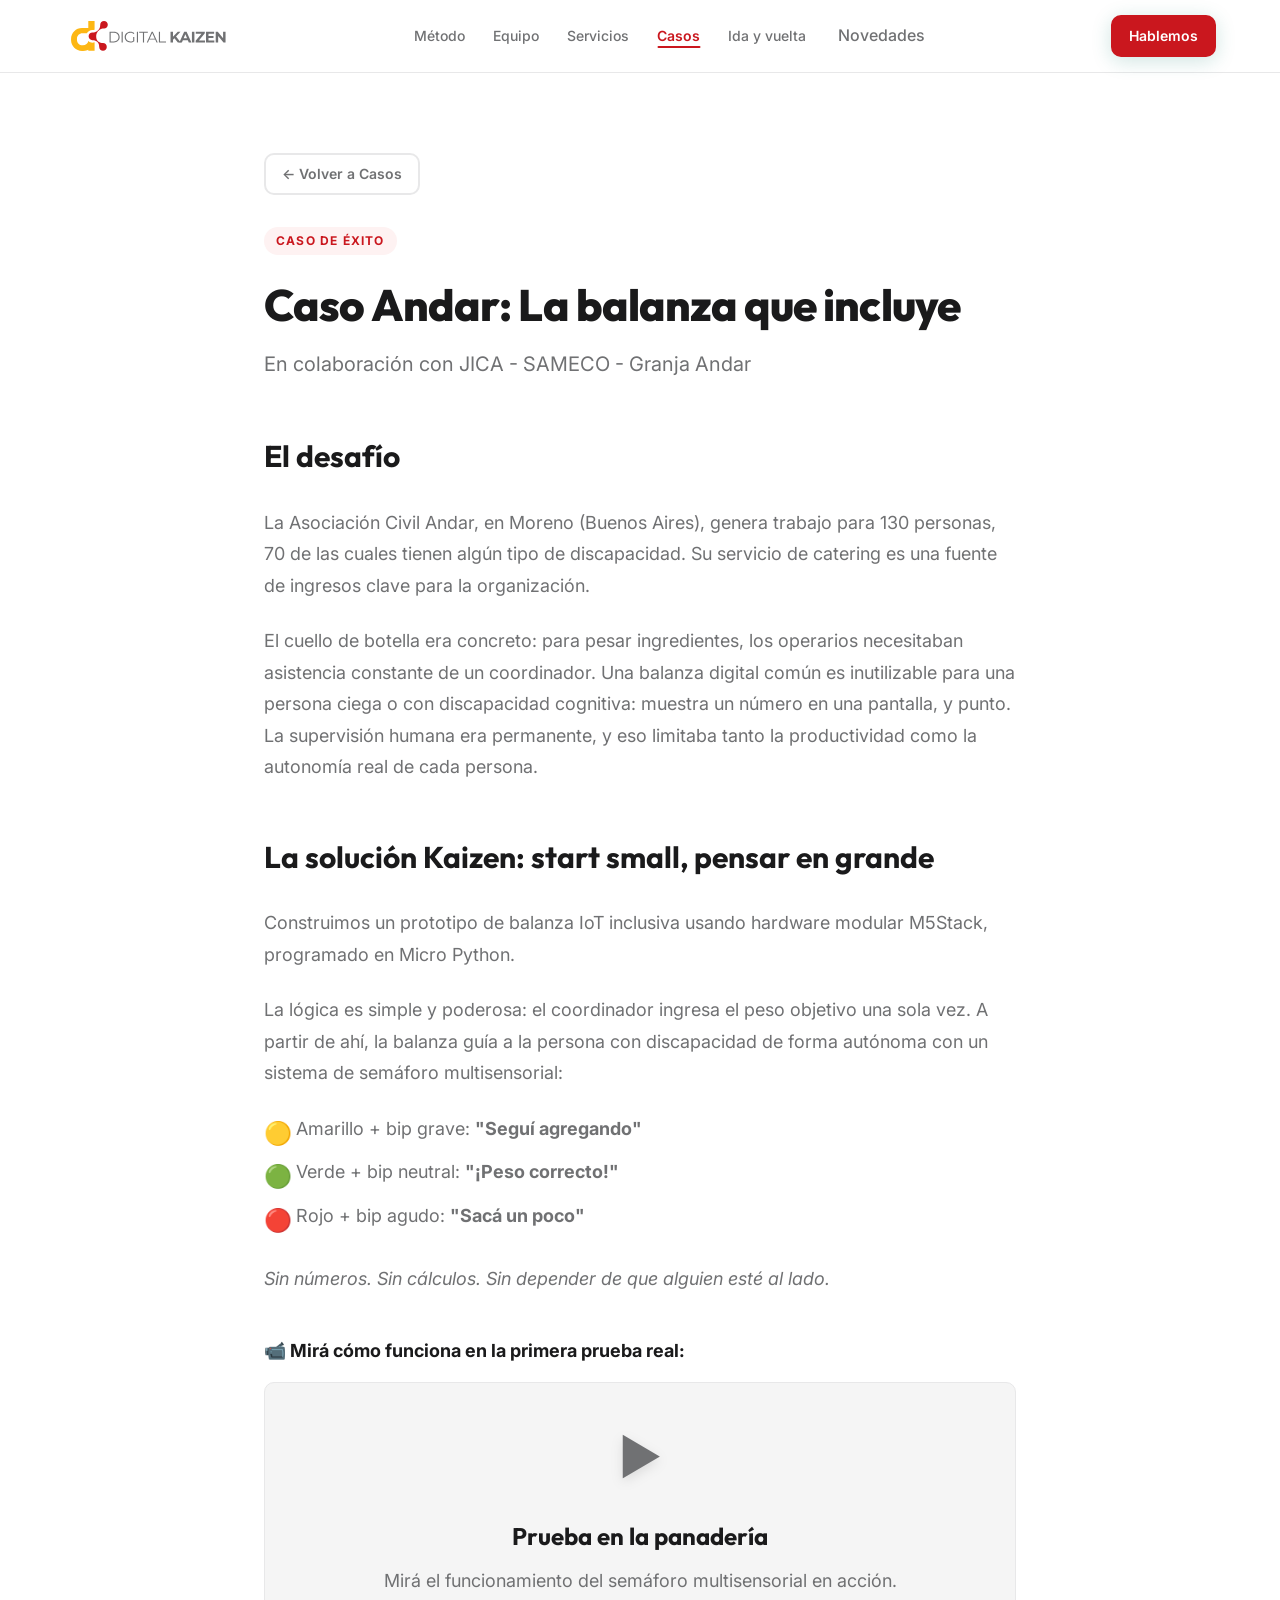
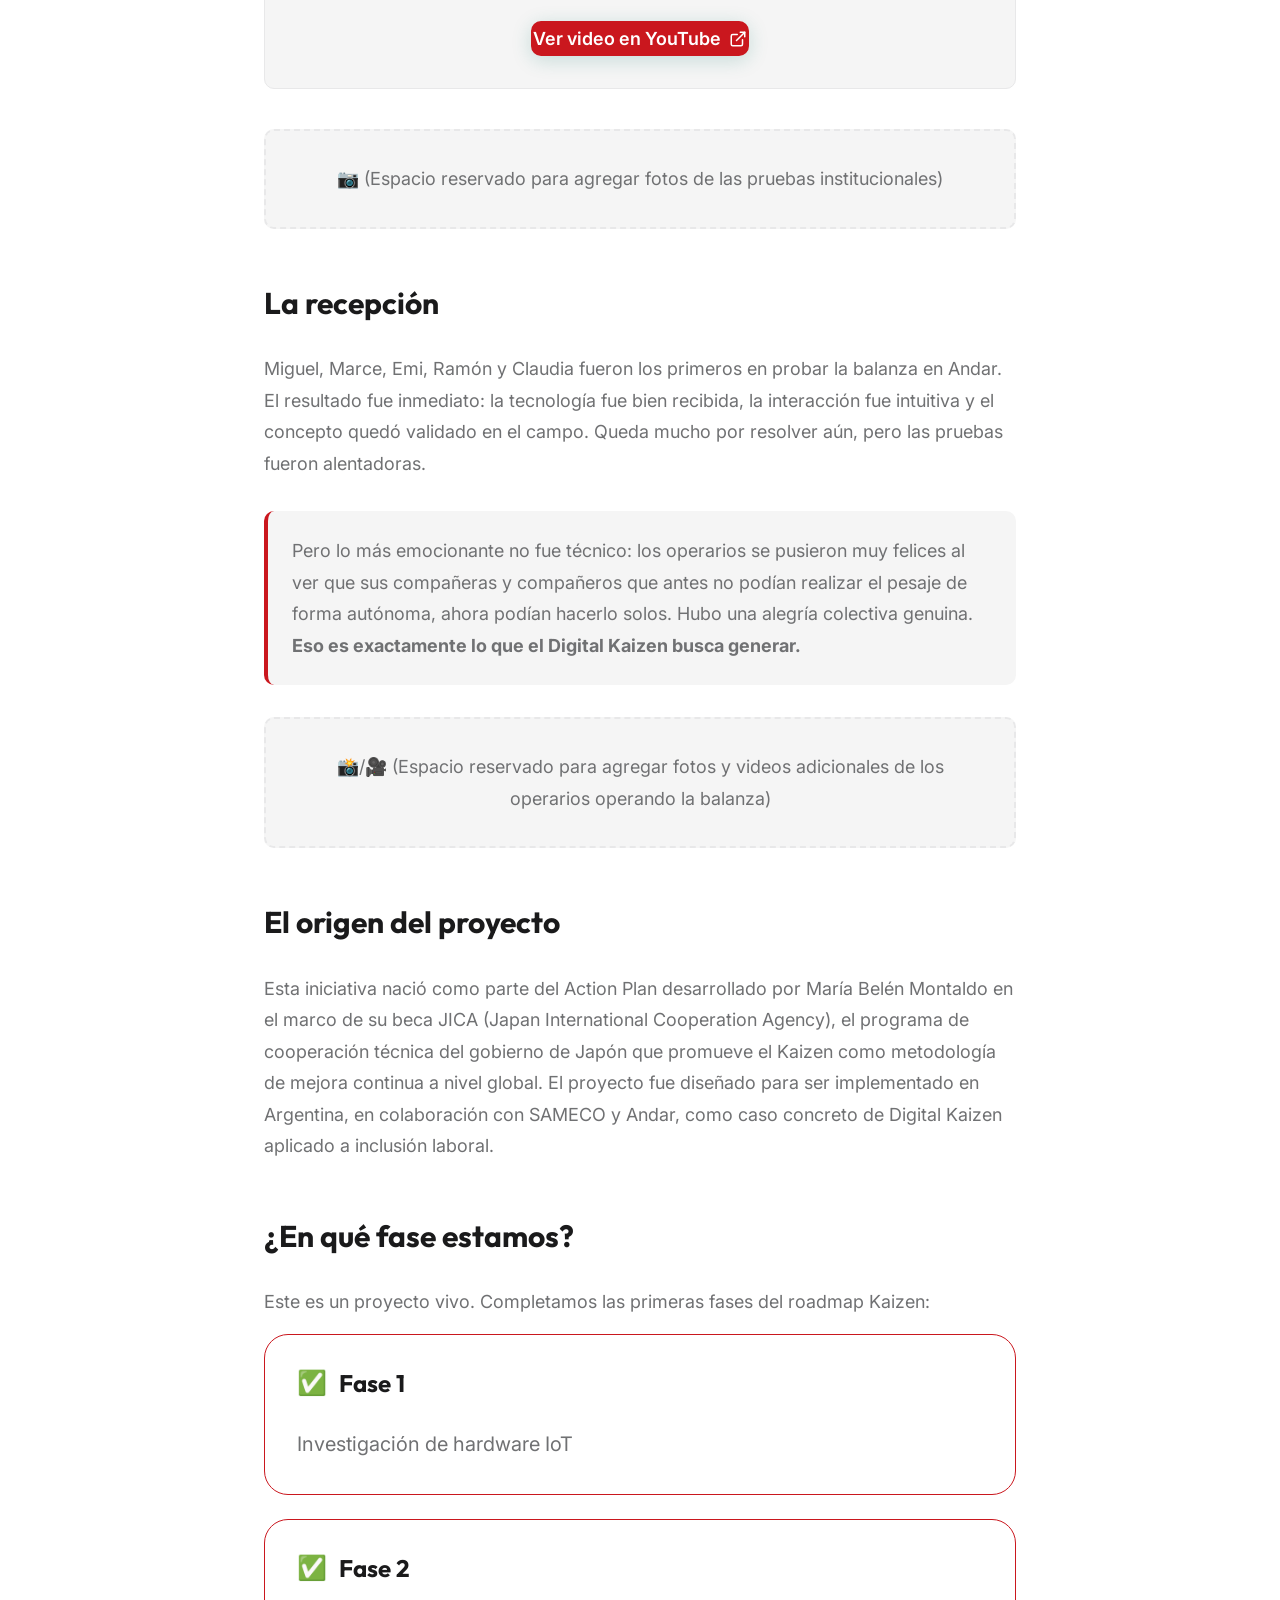
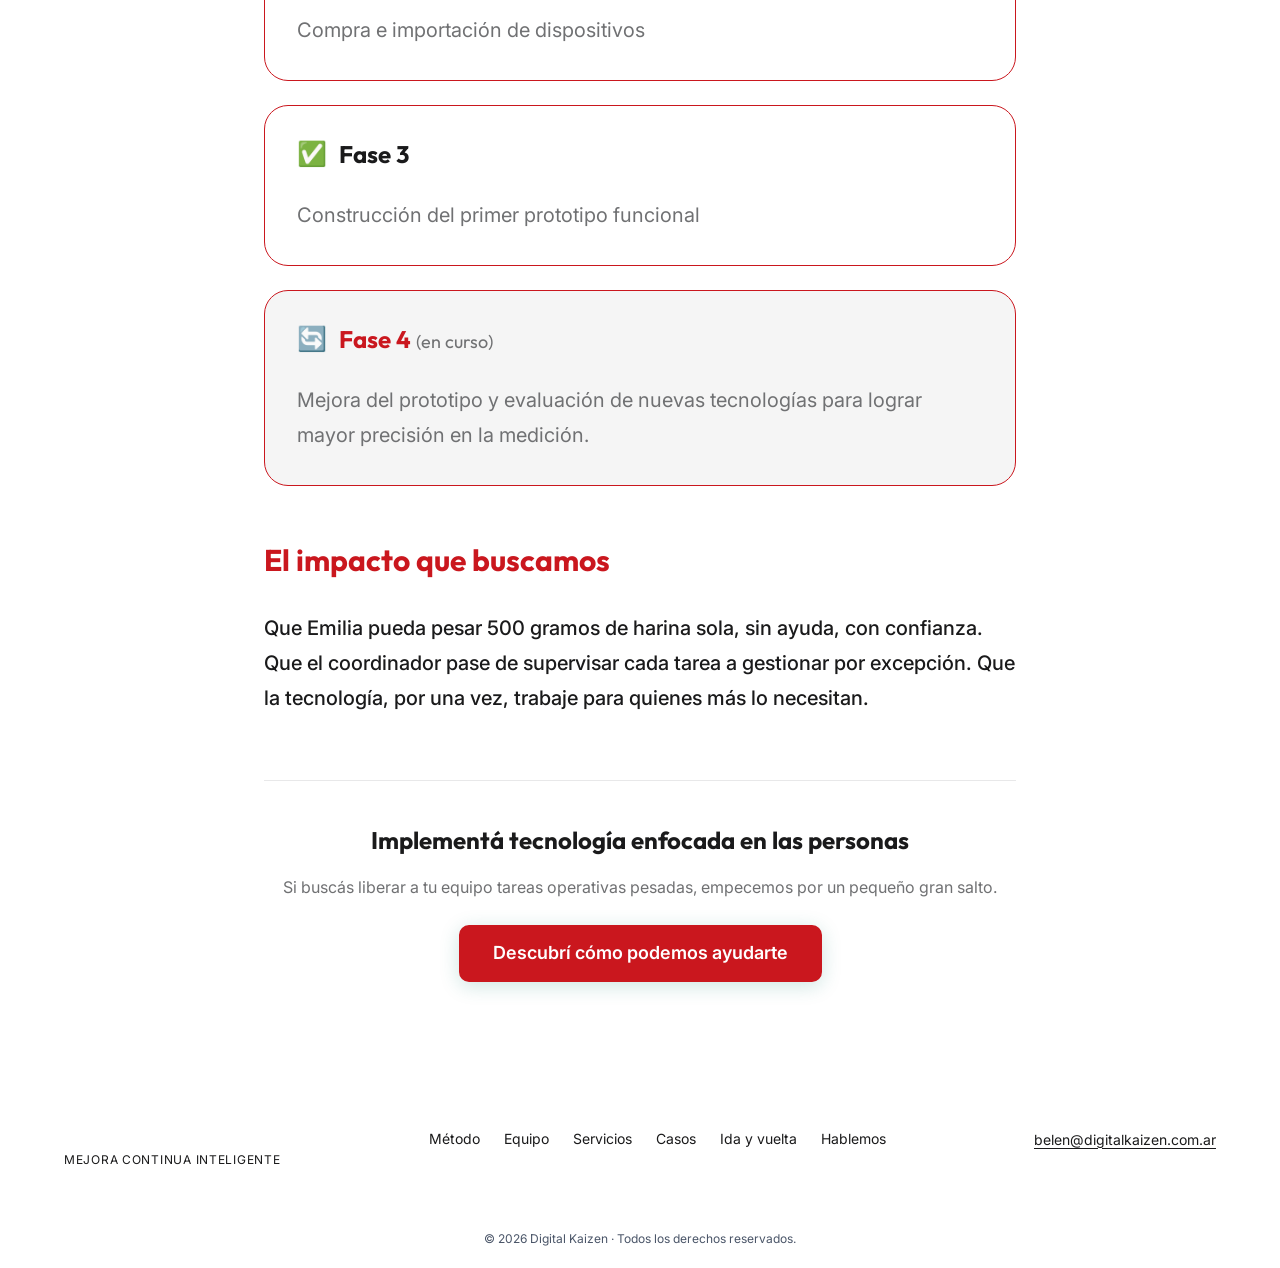
==== caso-andar.html @ 143b76c4 "feat: Add Casos section and Granja Andar case details" ====
<!DOCTYPE html>
<html lang="es">

<head>
  <meta charset="UTF-8" />
  <meta name="viewport" content="width=device-width, initial-scale=1.0" />
  <meta name="description"
    content="Caso de Éxito de Digital Kaizen: La balanza que incluye. Proyecto de automatización e inclusión con Granja Andar." />
  <title>Caso Andar | Digital Kaizen</title>
  <link rel="preconnect" href="https://fonts.googleapis.com" />
  <link rel="preconnect" href="https://fonts.gstatic.com" crossorigin />
  <link
    href="https://fonts.googleapis.com/css2?family=Inter:wght@300;400;500;600;700;800&family=Outfit:wght@400;600;700;800&display=swap"
    rel="stylesheet" />
  <link rel="stylesheet" href="style.css?v=5" />
</head>

<body>
  <header class="site-header" id="site-header" role="banner">
    <div class="container header-inner">
      <a href="index.html" class="logo" aria-label="Digital Kaizen — inicio">
        <img src="logo.svg" alt="Digital Kaizen" class="logo-img" />
      </a>

      <nav class="nav-desktop" aria-label="Navegación principal">
        <ul role="list">
          <li><a href="index.html#metodo" class="nav-link">Método</a></li>
          <li><a href="index.html#equipo" class="nav-link">Equipo</a></li>
          <li><a href="index.html#servicios" class="nav-link">Servicios</a></li>
          <li><a href="casos.html" class="nav-link active">Casos</a></li>
          <li><a href="index.html#ida-y-vuelta" class="nav-link">Ida y vuelta</a></li>
          <li><a href="index.html#novedades" class="nav-link mobile-nav-link">Novedades</a></li>
        </ul>
      </nav>

      <a href="index.html#contacto" class="btn btn-primary btn-sm nav-cta" aria-label="Ir al formulario de contacto">Hablemos</a>

      <button class="hamburger" id="hamburger-btn" aria-label="Abrir menú" aria-expanded="false"
        aria-controls="mobile-menu">
        <span class="hamburger-line"></span>
        <span class="hamburger-line"></span>
        <span class="hamburger-line"></span>
      </button>
    </div>

    <!-- Mobile menu -->
    <nav class="nav-mobile" id="mobile-menu" aria-label="Menú móvil" aria-hidden="true">
      <ul role="list">
        <li><a href="index.html#metodo" class="nav-link mobile-nav-link">Método</a></li>
        <li><a href="index.html#equipo" class="nav-link mobile-nav-link">Equipo</a></li>
        <li><a href="index.html#servicios" class="nav-link mobile-nav-link">Servicios</a></li>
        <li><a href="casos.html" class="nav-link mobile-nav-link active">Casos</a></li>
        <li><a href="index.html#ida-y-vuelta" class="nav-link mobile-nav-link">Ida y vuelta</a></li>
        <li><a href="index.html#novedades" class="nav-link mobile-nav-link">Novedades</a></li>
        <li><a href="index.html#contacto" class="btn btn-primary btn-full">Hablemos</a></li>
      </ul>
    </nav>
  </header>

  <main style="padding-top: var(--space-20); padding-bottom: var(--space-20); min-height: 70vh; background: var(--color-bg);">
    <article class="container" style="max-width: 800px; margin-inline: auto;">
      
      <!-- Back button & Header -->
      <div style="margin-bottom: var(--space-12);">
        <a href="casos.html" class="btn btn-ghost btn-sm" style="margin-bottom: var(--space-8); display: inline-flex;">← Volver a Casos</a>
        
        <div style="display: block; width: fit-content; padding: 4px 12px; background: var(--clr-red-50); color: var(--clr-red-700); border-radius: var(--radius-full); font-size: var(--fs-xs); font-weight: var(--fw-bold); margin-bottom: 1.5rem; text-transform: uppercase; letter-spacing: 0.1em;">
          Caso de Éxito
        </div>
        
        <h1 style="font-family: var(--font-display); font-size: var(--fs-4xl); font-weight: var(--fw-extrabold); line-height: var(--lh-tight); letter-spacing: -0.02em; margin-bottom: var(--space-4); color: var(--color-text);">
          Caso Andar: La balanza que incluye
        </h1>
        <p style="font-size: var(--fs-lg); color: var(--color-text-muted); line-height: var(--lh-relaxed);">
          En colaboración con JICA - SAMECO - Granja Andar
        </p>
      </div>

      <!-- Main Body -->
      <div style="font-size: var(--fs-md); color: var(--color-text-muted); line-height: var(--lh-relaxed);">
        
        <h2 style="font-family: var(--font-display); font-size: var(--fs-2xl); font-weight: var(--fw-bold); margin-top: var(--space-12); margin-bottom: var(--space-6); color: var(--color-text);">El desafío</h2>
        <p style="margin-bottom: var(--space-6);">La Asociación Civil Andar, en Moreno (Buenos Aires), genera trabajo para 130 personas, 70 de las cuales tienen algún tipo de discapacidad. Su servicio de catering es una fuente de ingresos clave para la organización.</p>
        <p style="margin-bottom: var(--space-6);">El cuello de botella era concreto: para pesar ingredientes, los operarios necesitaban asistencia constante de un coordinador. Una balanza digital común es inutilizable para una persona ciega o con discapacidad cognitiva: muestra un número en una pantalla, y punto. La supervisión humana era permanente, y eso limitaba tanto la productividad como la autonomía real de cada persona.</p>

        <h2 style="font-family: var(--font-display); font-size: var(--fs-2xl); font-weight: var(--fw-bold); margin-top: var(--space-12); margin-bottom: var(--space-6); color: var(--color-text);">La solución Kaizen: start small, pensar en grande</h2>
        <p style="margin-bottom: var(--space-6);">Construimos un prototipo de balanza IoT inclusiva usando hardware modular M5Stack, programado en Micro Python.</p>
        <p style="margin-bottom: var(--space-6);">La lógica es simple y poderosa: el coordinador ingresa el peso objetivo una sola vez. A partir de ahí, la balanza guía a la persona con discapacidad de forma autónoma con un sistema de semáforo multisensorial:</p>
        
        <ul style="list-style: none; margin-left: 0; padding: 0; margin-bottom: var(--space-8);">
          <li style="position: relative; padding-left: var(--space-8); margin-bottom: var(--space-3);">
            <span aria-hidden="true" style="position: absolute; left: 0; font-size: 1.25em;">🟡</span>
            Amarillo + bip grave: <strong>"Seguí agregando"</strong>
          </li>
          <li style="position: relative; padding-left: var(--space-8); margin-bottom: var(--space-3);">
            <span aria-hidden="true" style="position: absolute; left: 0; font-size: 1.25em;">🟢</span>
            Verde + bip neutral: <strong>"¡Peso correcto!"</strong>
          </li>
          <li style="position: relative; padding-left: var(--space-8); margin-bottom: var(--space-3);">
            <span aria-hidden="true" style="position: absolute; left: 0; font-size: 1.25em;">🔴</span>
            Rojo + bip agudo: <strong>"Sacá un poco"</strong>
          </li>
        </ul>
        <p style="margin-bottom: var(--space-10);"><em>Sin números. Sin cálculos. Sin depender de que alguien esté al lado.</em></p>

        <div style="margin-bottom: var(--space-10);">
          <p style="font-weight: var(--fw-bold); margin-bottom: var(--space-4); color: var(--color-text);">📹 Mirá cómo funciona en la primera prueba real:</p>
          <div style="background: var(--color-bg-soft); border: 1px solid var(--color-border); border-radius: var(--radius-md); padding: var(--space-8); text-align: center;">
            <div style="margin-bottom: var(--space-4);">
              <span aria-hidden="true" style="font-size: 3rem; filter: drop-shadow(0 4px 6px rgba(0,0,0,0.1));">▶️</span>
            </div>
            <h3 style="font-family: var(--font-display); font-size: var(--fs-xl); font-weight: var(--fw-bold); margin-bottom: var(--space-2); color: var(--color-text);">Prueba en la panadería</h3>
            <p style="color: var(--color-text-muted); margin-bottom: var(--space-6);">Mirá el funcionamiento del semáforo multisensorial en acción.</p>
            <a href="https://youtube.com/shorts/Q7UbW6qexWw" target="_blank" rel="noopener noreferrer" class="btn btn-primary" style="display: inline-flex; align-items: center; gap: 0.5rem;">
              Ver video en YouTube
              <svg width="18" height="18" viewBox="0 0 24 24" fill="none" stroke="currentColor" stroke-width="2" stroke-linecap="round" stroke-linejoin="round"><path d="M18 13v6a2 2 0 0 1-2 2H5a2 2 0 0 1-2-2V8a2 2 0 0 1 2-2h6"></path><polyline points="15 3 21 3 21 9"></polyline><line x1="10" y1="14" x2="21" y2="3"></line></svg>
            </a>
          </div>
        </div>

        <!-- ESPACIO PARA FOTOS DE LAS PRUEBAS 1 -->
        <div style="background: var(--color-bg-soft); border: 2px dashed var(--color-border); border-radius: var(--radius-md); padding: var(--space-8); text-align: center; margin-bottom: var(--space-10);">
           <p style="color: var(--color-text-muted); font-size: var(--fs-md); font-family: var(--font-mono); margin-bottom: 0;">📷 (Espacio reservado para agregar fotos de las pruebas institucionales)</p>
        </div>

        <h2 style="font-family: var(--font-display); font-size: var(--fs-2xl); font-weight: var(--fw-bold); margin-top: var(--space-12); margin-bottom: var(--space-6); color: var(--color-text);">La recepción</h2>
        <p style="margin-bottom: var(--space-6);">Miguel, Marce, Emi, Ramón y Claudia fueron los primeros en probar la balanza en Andar. El resultado fue inmediato: la tecnología fue bien recibida, la interacción fue intuitiva y el concepto quedó validado en el campo. Queda mucho por resolver aún, pero las pruebas fueron alentadoras.</p>
        
        <div style="background: var(--color-bg-soft); padding: var(--space-6); border-radius: var(--radius-md); border-left: 4px solid var(--color-primary); margin: var(--space-8) 0;">
          <p style="margin-bottom: 0;">Pero lo más emocionante no fue técnico: los operarios se pusieron muy felices al ver que sus compañeras y compañeros que antes no podían realizar el pesaje de forma autónoma, ahora podían hacerlo solos. Hubo una alegría colectiva genuina. <strong>Eso es exactamente lo que el Digital Kaizen busca generar.</strong></p>
        </div>

        <!-- ESPACIO PARA FOTOS/VIDEOS DE LAS PRUEBAS 2 -->
        <div style="background: var(--color-bg-soft); border: 2px dashed var(--color-border); border-radius: var(--radius-md); padding: var(--space-8); text-align: center; margin-bottom: var(--space-10);">
           <p style="color: var(--color-text-muted); font-size: var(--fs-md); font-family: var(--font-mono); margin-bottom: 0;">📸/🎥 (Espacio reservado para agregar fotos y videos adicionales de los operarios operando la balanza)</p>
        </div>

        <h2 style="font-family: var(--font-display); font-size: var(--fs-2xl); font-weight: var(--fw-bold); margin-top: var(--space-12); margin-bottom: var(--space-6); color: var(--color-text);">El origen del proyecto</h2>
        <p style="margin-bottom: var(--space-6);">Esta iniciativa nació como parte del Action Plan desarrollado por María Belén Montaldo en el marco de su beca JICA (Japan International Cooperation Agency), el programa de cooperación técnica del gobierno de Japón que promueve el Kaizen como metodología de mejora continua a nivel global. El proyecto fue diseñado para ser implementado en Argentina, en colaboración con SAMECO y Andar, como caso concreto de Digital Kaizen aplicado a inclusión laboral.</p>

        <h2 style="font-family: var(--font-display); font-size: var(--fs-2xl); font-weight: var(--fw-bold); margin-top: var(--space-12); margin-bottom: var(--space-6); color: var(--color-text);">¿En qué fase estamos?</h2>
        <p style="margin-bottom: var(--space-4);">Este es un proyecto vivo. Completamos las primeras fases del roadmap Kaizen:</p>
        <div role="list" style="display: flex; flex-direction: column; gap: var(--space-6); margin-bottom: var(--space-12);">
          
          <div class="servicio-card" role="listitem" style="display: flex; flex-direction: column; padding: var(--space-8);">
            <div style="display: flex; align-items: center; gap: var(--space-3); margin-bottom: var(--space-3);">
              <span aria-hidden="true" style="font-size: 24px; line-height: 1;">✅</span>
              <h3 class="servicio-title" style="font-size: var(--fs-xl); margin-bottom: 0;">Fase 1</h3>
            </div>
            <p style="color: var(--color-text-muted); font-size: var(--fs-lg);">Investigación de hardware IoT</p>
          </div>
          
          <div class="servicio-card" role="listitem" style="display: flex; flex-direction: column; padding: var(--space-8);">
            <div style="display: flex; align-items: center; gap: var(--space-3); margin-bottom: var(--space-3);">
              <span aria-hidden="true" style="font-size: 24px; line-height: 1;">✅</span>
              <h3 class="servicio-title" style="font-size: var(--fs-xl); margin-bottom: 0;">Fase 2</h3>
            </div>
            <p style="color: var(--color-text-muted); font-size: var(--fs-lg);">Compra e importación de dispositivos</p>
          </div>
          
          <div class="servicio-card" role="listitem" style="display: flex; flex-direction: column; padding: var(--space-8);">
            <div style="display: flex; align-items: center; gap: var(--space-3); margin-bottom: var(--space-3);">
              <span aria-hidden="true" style="font-size: 24px; line-height: 1;">✅</span>
              <h3 class="servicio-title" style="font-size: var(--fs-xl); margin-bottom: 0;">Fase 3</h3>
            </div>
            <p style="color: var(--color-text-muted); font-size: var(--fs-lg);">Construcción del primer prototipo funcional</p>
          </div>
          
          <div class="servicio-card" role="listitem" style="display: flex; flex-direction: column; padding: var(--space-8); background: var(--color-bg-soft); border-color: var(--color-primary);">
            <div style="display: flex; align-items: center; gap: var(--space-3); margin-bottom: var(--space-3);">
              <span aria-hidden="true" style="font-size: 24px; line-height: 1;">🔄</span>
              <h3 class="servicio-title" style="font-size: var(--fs-xl); margin-bottom: 0; color: var(--color-primary);">Fase 4 <span style="font-size: var(--fs-md); font-weight: normal; color: var(--color-text-muted);">(en curso)</span></h3>
            </div>
            <p style="color: var(--color-text-muted); font-size: var(--fs-lg);">Mejora del prototipo y evaluación de nuevas tecnologías para lograr mayor precisión en la medición.</p>
          </div>
          
        </div>

        <h2 style="font-family: var(--font-display); font-size: var(--fs-2xl); font-weight: var(--fw-bold); margin-top: var(--space-12); margin-bottom: var(--space-6); color: var(--color-primary);">El impacto que buscamos</h2>
        <p style="margin-bottom: var(--space-6); font-size: var(--fs-lg); font-weight: var(--fw-medium); color: var(--color-text);">
          Que Emilia pueda pesar 500 gramos de harina sola, sin ayuda, con confianza. Que el coordinador pase de supervisar cada tarea a gestionar por excepción. Que la tecnología, por una vez, trabaje para quienes más lo necesitan.
        </p>
      </div>

      <!-- CTA Footer -->
      <div style="margin-top: var(--space-16); padding-top: var(--space-10); border-top: 1px solid var(--color-border); text-align: center;">
        <h3 style="font-family: var(--font-display); font-size: var(--fs-xl); font-weight: var(--fw-bold); margin-bottom: var(--space-4); color: var(--color-text);">Implementá tecnología enfocada en las personas</h3>
        <p style="color: var(--color-text-muted); margin-bottom: var(--space-6);">Si buscás liberar a tu equipo tareas operativas pesadas, empecemos por un pequeño gran salto.</p>
        <a href="index.html#contacto" class="btn btn-primary btn-lg">Descubrí cómo podemos ayudarte</a>
      </div>

    </article>
  </main>

  <footer class="site-footer" role="contentinfo">
    <div class="container footer-inner">
      <div class="footer-brand">
        <a href="index.html" class="logo footer-logo" aria-label="Digital Kaizen — volver al inicio">
          <img src="logo.svg" alt="Digital Kaizen" class="logo-img logo-img--footer" />
        </a>
        <p class="footer-tagline">Mejora Continua Inteligente</p>
      </div>
      <nav class="footer-nav" aria-label="Navegación del pie de página">
        <a href="index.html#metodo" class="footer-link">Método</a>
        <a href="index.html#equipo" class="footer-link">Equipo</a>
        <a href="index.html#servicios" class="footer-link">Servicios</a>
        <a href="casos.html" class="footer-link">Casos</a>
        <a href="index.html#ida-y-vuelta" class="footer-link">Ida y vuelta</a>
        <a href="index.html#contacto" class="footer-link">Hablemos</a>
      </nav>
      <div class="footer-contact">
        <a href="mailto:belen@digitalkaizen.com.ar" class="footer-email">belen@digitalkaizen.com.ar</a>
      </div>
    </div>
    <div class="footer-bottom">
      <div class="container">
        <p>&copy; <span id="footer-year"></span> Digital Kaizen · Todos los derechos reservados.</p>
      </div>
    </div>
  </footer>

  <script src="main.js"></script>
</body>
</html>
---- style.css ----
/* =========================================================
   DIGITAL KAIZEN — Design System & Landing Page Styles
   ========================================================= */

/* === 1. CSS CUSTOM PROPERTIES (DESIGN TOKENS) === */
:root {
  /* Colors — Brand Palette: Red · Yellow · Gray */
  --clr-red-900: #6b0b0e;
  --clr-red-800: #9c1015;
  --clr-red-700: #ca171e;
  /* PRIMARY BRAND RED */
  --clr-red-600: #d93137;
  --clr-red-400: #e96269;
  --clr-red-100: #fad4d5;
  --clr-red-50: #fef2f2;

  --clr-yellow-700: #c48900;
  --clr-yellow-600: #dba500;
  --clr-yellow-500: #fdb714;
  /* ACCENT BRAND YELLOW */
  --clr-yellow-200: #fde9a0;
  --clr-yellow-50: #fffbeb;

  --clr-gray-950: #1a1a1b;
  --clr-gray-900: #2a2a2b;
  --clr-gray-800: #3d3d3f;
  --clr-gray-700: #707173;
  /* NEUTRAL BRAND GRAY */
  --clr-gray-500: #8f9091;
  --clr-gray-400: #aeafb0;
  --clr-gray-300: #c8c9ca;
  --clr-gray-100: #e8e8e9;
  --clr-gray-50: #f5f5f5;
  --clr-white: #ffffff;

  --clr-success: #16a34a;
  --clr-error: var(--clr-red-700);
  --clr-warning: var(--clr-yellow-500);

  /* Semantic */
  --color-primary: var(--clr-red-700);
  --color-primary-dark: var(--clr-red-900);
  --color-accent: var(--clr-yellow-500);
  --color-text: var(--clr-gray-950);
  --color-text-muted: var(--clr-gray-700);
  --color-bg: var(--clr-white);
  --color-bg-soft: var(--clr-gray-50);
  --color-bg-teal: var(--clr-red-50);
  --color-border: var(--clr-gray-100);

  /* Typography */
  --font-sans: 'Inter', system-ui, -apple-system, sans-serif;
  --font-display: 'Outfit', 'Inter', sans-serif;

  --fs-xs: 0.75rem;
  --fs-sm: 0.875rem;
  --fs-base: 1rem;
  --fs-md: 1.125rem;
  --fs-lg: 1.25rem;
  --fs-xl: 1.5rem;
  --fs-2xl: 1.875rem;
  --fs-3xl: 2.25rem;
  --fs-4xl: 2.75rem;
  --fs-5xl: 3.5rem;

  --fw-light: 300;
  --fw-normal: 400;
  --fw-medium: 500;
  --fw-semibold: 600;
  --fw-bold: 700;
  --fw-extrabold: 800;

  --lh-tight: 1.2;
  --lh-snug: 1.35;
  --lh-normal: 1.6;
  --lh-relaxed: 1.75;

  /* Spacing */
  --space-1: 0.25rem;
  --space-2: 0.5rem;
  --space-3: 0.75rem;
  --space-4: 1rem;
  --space-5: 1.25rem;
  --space-6: 1.5rem;
  --space-8: 2rem;
  --space-10: 2.5rem;
  --space-12: 3rem;
  --space-16: 4rem;
  --space-20: 5rem;
  --space-24: 6rem;
  --space-32: 8rem;

  /* Radius */
  --radius-sm: 6px;
  --radius-md: 10px;
  --radius-lg: 16px;
  --radius-xl: 24px;
  --radius-2xl: 32px;
  --radius-full: 9999px;

  /* Shadows */
  --shadow-xs: 0 1px 3px rgba(0, 0, 0, .05), 0 1px 2px rgba(0, 0, 0, .04);
  --shadow-sm: 0 2px 8px rgba(0, 0, 0, .06), 0 1px 4px rgba(0, 0, 0, .04);
  --shadow-md: 0 4px 20px rgba(0, 0, 0, .08), 0 2px 8px rgba(0, 0, 0, .04);
  --shadow-lg: 0 8px 40px rgba(0, 0, 0, .10), 0 4px 16px rgba(0, 0, 0, .06);
  --shadow-xl: 0 16px 64px rgba(0, 0, 0, .12), 0 8px 24px rgba(0, 0, 0, .07);
  --shadow-teal: 0 4px 20px rgba(13, 122, 107, .20);
  --shadow-teal-lg: 0 8px 40px rgba(13, 122, 107, .28);

  /* Transitions */
  --ease-out: cubic-bezier(0.0, 0.0, 0.2, 1);
  --ease-in-out: cubic-bezier(0.4, 0.0, 0.2, 1);
  --duration-fast: 150ms;
  --duration-normal: 250ms;
  --duration-slow: 400ms;

  /* Layout */
  --container-max: 1200px;
  --container-wide: 1440px;
  --section-padding-y: var(--space-24);
  --header-height: 72px;
}

/* === 2. RESET & BASE === */
*,
*::before,
*::after {
  box-sizing: border-box;
  margin: 0;
  padding: 0;
}

/* Enforce [hidden] attribute — prevents CSS overrides */
[hidden] {
  display: none !important;
}

html {
  scroll-behavior: smooth;
  font-size: 16px;
  -webkit-text-size-adjust: 100%;
}

body {
  font-family: var(--font-sans);
  font-size: var(--fs-base);
  line-height: var(--lh-normal);
  color: var(--color-text);
  background-color: var(--color-bg);
  -webkit-font-smoothing: antialiased;
  -moz-osx-font-smoothing: grayscale;
  overflow-x: hidden;
}

img,
svg {
  display: block;
  max-width: 100%;
}

a {
  color: inherit;
  text-decoration: none;
}

ul,
ol {
  list-style: none;
}

button {
  cursor: pointer;
  font-family: inherit;
}

/* Focus visible */
:focus-visible {
  outline: 3px solid var(--color-primary);
  outline-offset: 3px;
  border-radius: var(--radius-sm);
}

/* === 3. LAYOUT === */
.container {
  width: 100%;
  max-width: var(--container-max);
  margin-inline: auto;
  padding-inline: var(--space-6);
}

@media (max-width: 640px) {
  .container {
    padding-inline: var(--space-4);
  }
}

/* === 4. TYPOGRAPHY UTILITIES === */
.section-tag {
  display: inline-block;
  font-size: var(--fs-xs);
  font-weight: var(--fw-semibold);
  letter-spacing: 0.1em;
  text-transform: uppercase;
  color: var(--color-primary);
  background: var(--clr-red-50);
  border: 1px solid var(--clr-red-100);
  padding: var(--space-1) var(--space-3);
  border-radius: var(--radius-full);
  margin-bottom: var(--space-4);
}

.section-tag--light {
  color: var(--clr-yellow-500);
  background: rgba(255, 255, 255, 0.08);
  border-color: rgba(255, 255, 255, 0.15);
}

.section-header {
  text-align: center;
  max-width: 640px;
  margin-inline: auto;
  margin-bottom: var(--space-12);
}

.section-header h2 {
  font-family: var(--font-display);
  font-size: var(--fs-3xl);
  font-weight: var(--fw-bold);
  line-height: var(--lh-tight);
  color: var(--color-text);
  margin-bottom: var(--space-4);
}

.section-intro {
  font-size: var(--fs-md);
  color: var(--color-text-muted);
  line-height: var(--lh-relaxed);
}

/* === 5. BUTTONS === */
.btn {
  display: inline-flex;
  align-items: center;
  justify-content: center;
  gap: var(--space-2);
  font-family: var(--font-sans);
  font-weight: var(--fw-semibold);
  border-radius: var(--radius-md);
  border: 2px solid transparent;
  transition: all var(--duration-normal) var(--ease-out);
  cursor: pointer;
  white-space: nowrap;
  position: relative;
  overflow: hidden;
  text-decoration: none;
}

.btn::after {
  content: '';
  position: absolute;
  inset: 0;
  background: rgba(255, 255, 255, 0);
  transition: background var(--duration-fast) var(--ease-out);
}

.btn:hover::after {
  background: rgba(255, 255, 255, 0.07);
}

/* Primary */
.btn-primary {
  background: var(--color-primary);
  color: var(--clr-white);
  border-color: var(--color-primary);
  box-shadow: var(--shadow-teal);
}

.btn-primary:hover {
  background: var(--clr-red-800);
  border-color: var(--clr-red-800);
  box-shadow: var(--shadow-teal-lg);
  transform: translateY(-1px);
}

.btn-primary:active {
  transform: translateY(0);
}

/* Secondary */
.btn-secondary {
  background: transparent;
  color: var(--color-primary);
  border-color: var(--color-primary);
}

.btn-secondary:hover {
  background: var(--clr-red-50);
}

/* Ghost */
.btn-ghost {
  background: transparent;
  color: var(--color-text-muted);
  border-color: var(--color-border);
}

.btn-ghost:hover {
  background: var(--color-bg-soft);
  color: var(--color-text);
  border-color: var(--clr-gray-300);
}

/* Sizes */
.btn-sm {
  font-size: var(--fs-sm);
  padding: var(--space-2) var(--space-4);
}

.btn-lg {
  font-size: var(--fs-md);
  padding: var(--space-3) var(--space-8);
}

.btn-xl {
  font-size: var(--fs-md);
  padding: var(--space-4) var(--space-10);
  border-radius: var(--radius-lg);
}

.btn-full {
  width: 100%;
}

/* === 6. HEADER === */
.site-header {
  position: sticky;
  top: 0;
  left: 0;
  right: 0;
  z-index: 100;
  background: rgba(255, 255, 255, 0.95);
  border-bottom: 1px solid var(--color-border);
  backdrop-filter: blur(12px);
  -webkit-backdrop-filter: blur(12px);
  transition: box-shadow var(--duration-normal) var(--ease-out);
}

.site-header.scrolled {
  box-shadow: var(--shadow-md);
}

.header-inner {
  display: flex;
  align-items: center;
  gap: var(--space-8);
  height: var(--header-height);
}

.logo {
  display: flex;
  align-items: center;
  flex-shrink: 0;
  transition: opacity var(--duration-fast);
}

.logo:hover {
  opacity: 0.85;
}

.logo-img {
  height: 44px;
  width: auto;
  display: block;
}

.logo-img--footer {
  height: 36px;
  filter: brightness(0) invert(1);
  opacity: 0.75;
}

.nav-desktop {
  flex: 1;
  display: flex;
  justify-content: center;
}

.nav-desktop ul {
  display: flex;
  align-items: center;
  gap: var(--space-1);
}

.nav-link {
  font-size: var(--fs-sm);
  font-weight: var(--fw-medium);
  color: var(--color-text-muted);
  padding: var(--space-2) var(--space-3);
  border-radius: var(--radius-sm);
  transition: all var(--duration-fast) var(--ease-out);
  position: relative;
}

.nav-link::after {
  content: '';
  position: absolute;
  bottom: 4px;
  left: 50%;
  transform: translateX(-50%) scaleX(0);
  width: calc(100% - 24px);
  height: 2px;
  background: var(--color-primary);
  border-radius: 2px;
  transition: transform var(--duration-fast) var(--ease-out);
}

.nav-link:hover {
  color: var(--color-text);
}

.nav-link:hover::after,
.nav-link.active::after {
  transform: translateX(-50%) scaleX(1);
}

.nav-link.active {
  color: var(--color-primary);
  font-weight: var(--fw-semibold);
}

.nav-cta {
  flex-shrink: 0;
  margin-left: auto;
}

/* Hamburger */
.hamburger {
  display: none;
  flex-direction: column;
  justify-content: center;
  gap: 5px;
  padding: var(--space-2);
  background: none;
  border: none;
  border-radius: var(--radius-sm);
  margin-left: var(--space-2);
  transition: background var(--duration-fast);
}

.hamburger:hover {
  background: var(--color-bg-soft);
}

.hamburger-line {
  display: block;
  width: 22px;
  height: 2px;
  background: var(--color-text);
  border-radius: 2px;
  transition: all var(--duration-normal) var(--ease-out);
  transform-origin: center;
}

.hamburger.is-open .hamburger-line:nth-child(1) {
  transform: translateY(7px) rotate(45deg);
}

.hamburger.is-open .hamburger-line:nth-child(2) {
  opacity: 0;
  transform: scaleX(0);
}

.hamburger.is-open .hamburger-line:nth-child(3) {
  transform: translateY(-7px) rotate(-45deg);
}

/* Mobile menu */
.nav-mobile {
  display: none;
  position: absolute;
  top: var(--header-height);
  left: 0;
  right: 0;
  background: var(--clr-white);
  border-bottom: 1px solid var(--color-border);
  box-shadow: var(--shadow-lg);
  padding: var(--space-4) var(--space-6);
  opacity: 0;
  transform: translateY(-8px);
  transition: opacity var(--duration-normal) var(--ease-out),
    transform var(--duration-normal) var(--ease-out);
}

.nav-mobile.is-visible {
  display: block;
  opacity: 1;
  transform: translateY(0);
}

.nav-mobile ul {
  display: flex;
  flex-direction: column;
  gap: var(--space-1);
}

.mobile-nav-link {
  display: block;
  padding: var(--space-3) var(--space-4);
  font-size: var(--fs-base);
  font-weight: var(--fw-medium);
  color: var(--color-text-muted);
  border-radius: var(--radius-md);
  transition: all var(--duration-fast);
}

.mobile-nav-link:hover {
  color: var(--color-primary);
  background: var(--clr-red-50);
}

.nav-mobile .btn-primary {
  margin-top: var(--space-3);
}

/* === 7. HERO === */
.section-hero {
  background: linear-gradient(160deg, var(--clr-white) 0%, var(--clr-red-50) 50%, var(--clr-yellow-50) 100%);
  padding-top: var(--space-20);
  padding-bottom: 0;
  overflow: hidden;
}

.hero-inner {
  display: grid;
  grid-template-columns: 1fr 1fr;
  gap: var(--space-12);
  align-items: center;
  min-height: calc(100vh - var(--header-height) - 90px);
  padding-bottom: var(--space-16);
}

.hero-content {
  max-width: 560px;
}

.badge-start-small {
  display: inline-flex;
  align-items: center;
  gap: var(--space-2);
  font-size: var(--fs-xs);
  font-weight: var(--fw-semibold);
  letter-spacing: 0.08em;
  text-transform: uppercase;
  color: var(--clr-yellow-700);
  background: var(--clr-yellow-50);
  border: 1px solid var(--clr-yellow-200);
  padding: var(--space-2) var(--space-4);
  border-radius: var(--radius-full);
  margin-bottom: var(--space-6);
}

.badge-dot {
  width: 7px;
  height: 7px;
  border-radius: 50%;
  background: var(--clr-yellow-500);
  animation: pulse-dot 2s ease-in-out infinite;
}

@keyframes pulse-dot {

  0%,
  100% {
    opacity: 1;
    transform: scale(1);
  }

  50% {
    opacity: 0.6;
    transform: scale(0.85);
  }
}

h1#hero-heading {
  font-family: var(--font-display);
  font-size: var(--fs-5xl);
  font-weight: var(--fw-extrabold);
  line-height: var(--lh-tight);
  letter-spacing: -0.03em;
  color: var(--color-text);
  margin-bottom: var(--space-6);
}

.hero-accent {
  background: linear-gradient(135deg, var(--clr-red-700) 0%, var(--clr-red-400) 100%);
  -webkit-background-clip: text;
  -webkit-text-fill-color: transparent;
  background-clip: text;
}

.hero-subtitle {
  font-size: var(--fs-md);
  color: var(--color-text-muted);
  line-height: var(--lh-relaxed);
  margin-bottom: var(--space-10);
  max-width: 540px;
}

.hero-subtitle strong {
  color: var(--color-text);
  font-weight: var(--fw-semibold);
}

.hero-actions {
  display: flex;
  flex-wrap: wrap;
  gap: var(--space-3);
  align-items: center;
}

.hero-visual {
  display: flex;
  align-items: center;
  justify-content: center;
}

.hero-svg {
  width: 100%;
  max-width: 520px;
  height: auto;
  animation: float 6s ease-in-out infinite;
  filter: drop-shadow(0 8px 32px rgba(202, 23, 30, 0.08));
}

@keyframes float {

  0%,
  100% {
    transform: translateY(0px);
  }

  50% {
    transform: translateY(-12px);
  }
}

/* Stats bar */
.hero-stats {
  background: var(--color-text);
  padding: var(--space-5) 0;
  margin-top: 0;
}

.stats-inner {
  display: flex;
  align-items: center;
  justify-content: center;
  gap: var(--space-12);
  flex-wrap: wrap;
}

.stat-item {
  display: flex;
  flex-direction: column;
  align-items: center;
  gap: var(--space-1);
  text-align: center;
}

.stat-num {
  font-family: var(--font-display);
  font-size: var(--fs-2xl);
  font-weight: var(--fw-extrabold);
  color: var(--clr-yellow-500);
  line-height: 1;
}

.stat-label {
  font-size: var(--fs-xs);
  font-weight: var(--fw-medium);
  color: var(--clr-gray-400);
  letter-spacing: 0.04em;
  text-transform: uppercase;
}

.stat-divider {
  width: 1px;
  height: 36px;
  background: var(--clr-gray-800);
  flex-shrink: 0;
}

/* === 7.5 PILARES === */
.section-pilares {
  background: var(--color-bg-soft);
  padding: var(--space-16) 0 var(--space-8);
}

.pilares-grid {
  display: grid;
  grid-template-columns: repeat(3, 1fr);
  gap: var(--space-8);
  position: relative;
}

@media (min-width: 992px) {

  .pilares-grid::after,
  .pilares-grid::before {
    content: '';
    position: absolute;
    top: 50%;
    transform: translateY(-50%);
    width: 1px;
    height: 90%;
    background: linear-gradient(to bottom, rgba(202, 23, 30, 0), rgba(202, 23, 30, 0.4), rgba(202, 23, 30, 0));
  }

  .pilares-grid::before {
    left: 33.333%;
  }

  .pilares-grid::after {
    left: 66.666%;
  }
}

.pilar-card {
  text-align: center;
  padding: var(--space-6);
  display: flex;
  flex-direction: column;
  align-items: center;
}

.pilar-icon {
  color: var(--color-text);
  margin-bottom: var(--space-6);
  display: flex;
  justify-content: center;
  align-items: center;
}

.pilar-icon svg,
.pilar-img {
  width: 72px !important;
  height: 72px !important;
  object-fit: contain;
}

.pilar-title {
  font-family: var(--font-display);
  font-size: var(--fs-md);
  font-weight: var(--fw-bold);
  text-transform: uppercase;
  color: var(--color-text);
  margin-bottom: var(--space-3);
  letter-spacing: 0.02em;
}

.pilar-text {
  font-size: var(--fs-base);
  color: var(--color-text-muted);
  line-height: var(--lh-relaxed);
}

@media (max-width: 991px) {
  .pilares-grid {
    grid-template-columns: 1fr;
    gap: var(--space-10);
  }

  .pilar-card {
    padding: 0;
  }

  .pilar-card:not(:last-child) {
    position: relative;
    padding-bottom: var(--space-10);
  }

  .pilar-card:not(:last-child)::after {
    content: '';
    position: absolute;
    bottom: 0;
    left: 50%;
    transform: translateX(-50%);
    width: 60%;
    height: 1px;
    background: linear-gradient(to right, rgba(202, 23, 30, 0), rgba(202, 23, 30, 0.4), rgba(202, 23, 30, 0));
  }
}

/* === 8. MÉTODO === */
.section-metodo {
  padding: var(--section-padding-y) 0;
  background: var(--color-bg);
}

.cards-grid-2x2 {
  display: grid;
  grid-template-columns: repeat(2, 1fr);
  gap: var(--space-6);
}

.method-card {
  background: var(--color-bg);
  border: 1px solid var(--color-border);
  border-radius: var(--radius-xl);
  padding: var(--space-8);
  transition: all var(--duration-normal) var(--ease-out);
  position: relative;
  overflow: hidden;
}

.method-card::before {
  content: '';
  position: absolute;
  top: 0;
  left: 0;
  right: 0;
  height: 3px;
  background: linear-gradient(90deg, var(--clr-red-700), var(--clr-yellow-500));
  transform: scaleX(0);
  transform-origin: left;
  transition: transform var(--duration-normal) var(--ease-out);
}

.method-card:hover {
  border-color: var(--clr-red-100);
  box-shadow: var(--shadow-lg);
  transform: translateY(-4px);
}

.method-card:hover::before {
  transform: scaleX(1);
}

.card-icon {
  color: var(--color-primary);
  margin-bottom: var(--space-4);
  width: 48px;
  height: 48px;
  background: var(--clr-red-50);
  border-radius: var(--radius-md);
  display: flex;
  align-items: center;
  justify-content: center;
}

.card-num {
  font-family: var(--font-display);
  font-size: var(--fs-xs);
  font-weight: var(--fw-bold);
  letter-spacing: 0.1em;
  color: var(--color-primary);
  opacity: 0.6;
  margin-bottom: var(--space-2);
}

.card-title {
  font-family: var(--font-display);
  font-size: var(--fs-lg);
  font-weight: var(--fw-bold);
  color: var(--color-text);
  margin-bottom: var(--space-3);
  line-height: var(--lh-snug);
}

.card-text {
  font-size: var(--fs-sm);
  color: var(--color-text-muted);
  line-height: var(--lh-relaxed);
}

/* === 9. EQUIPO === */
.section-equipo {
  background: var(--color-bg-soft);
  padding: var(--section-padding-y) 0;
}

.equipo-inner {
  display: grid;
  grid-template-columns: 1fr 1fr;
  gap: var(--space-16);
  align-items: center;
}

.equipo-content .section-tag {
  margin-bottom: var(--space-4);
}

.equipo-content h2 {
  font-family: var(--font-display);
  font-size: var(--fs-3xl);
  font-weight: var(--fw-bold);
  line-height: var(--lh-tight);
  color: var(--color-text);
  margin-bottom: var(--space-6);
}

.equipo-text {
  font-size: var(--fs-base);
  color: var(--color-text-muted);
  line-height: var(--lh-relaxed);
  margin-bottom: var(--space-6);
}

.equipo-text strong {
  color: var(--color-text);
  font-weight: var(--fw-semibold);
}

.equipo-profile {
  display: flex;
  align-items: flex-start;
  gap: var(--space-5);
  padding: var(--space-6);
  background: var(--color-bg);
  border: 1px solid var(--color-border);
  border-radius: var(--radius-xl);
  margin-top: var(--space-8);
  box-shadow: var(--shadow-sm);
}

.avatar {
  width: 64px;
  height: 64px;
  border-radius: 50%;
  border: 2px solid var(--clr-red-100);
  background: var(--color-bg-soft);
  display: flex;
  align-items: center;
  justify-content: center;
  flex-shrink: 0;
  overflow: hidden;
}

.avatar-img {
  width: 100%;
  height: 100%;
  object-fit: cover;
  display: block;
}

.profile-info {
  display: flex;
  flex-direction: column;
  gap: var(--space-1);
}

.profile-name {
  font-size: var(--fs-base);
  font-weight: var(--fw-bold);
  color: var(--color-text);
}

.profile-role {
  font-size: var(--fs-sm);
  color: var(--color-text-muted);
  margin-bottom: var(--space-3);
}

.linkedin-btn {
  align-self: flex-start;
}

/* Equipo visual card */
.equipo-card-bg {
  background: var(--color-bg);
  border: 1px solid var(--color-border);
  border-radius: var(--radius-2xl);
  padding: var(--space-8);
  box-shadow: var(--shadow-md);
  display: flex;
  flex-direction: column;
  gap: var(--space-5);
}

.ekv-item {
  display: flex;
  align-items: flex-start;
  gap: var(--space-4);
  padding-bottom: var(--space-5);
  border-bottom: 1px solid var(--color-border);
}

.ekv-item:last-child {
  padding-bottom: 0;
  border-bottom: none;
}

.ekv-icon {
  font-size: 1.5rem;
  width: 44px;
  height: 44px;
  display: flex;
  align-items: center;
  justify-content: center;
  background: var(--clr-red-50);
  border-radius: var(--radius-md);
  flex-shrink: 0;
}

.ekv-item>div {
  display: flex;
  flex-direction: column;
  gap: 2px;
}

.ekv-item strong {
  font-size: var(--fs-sm);
  font-weight: var(--fw-semibold);
  color: var(--color-text);
}

.ekv-item span {
  font-size: var(--fs-xs);
  color: var(--color-text-muted);
}

/* === 10. SERVICIOS === */
.section-servicios {
  padding: var(--section-padding-y) 0;
  background: linear-gradient(180deg, var(--color-bg) 0%, var(--clr-red-50) 100%);
}

.servicios-grid {
  display: grid;
  grid-template-columns: repeat(4, 1fr);
  gap: var(--space-6);
  margin-bottom: var(--space-12);
}

.servicio-card {
  background: var(--color-bg);
  border: 1px solid var(--clr-red-700);
  border-radius: var(--radius-xl);
  padding: var(--space-8);
  transition: all var(--duration-normal) var(--ease-out);
  position: relative;
  display: flex;
  flex-direction: column;
  gap: var(--space-4);
  /* Preparation for gradient border on hover */
  background-origin: border-box;
  background-clip: padding-box, border-box;
}

.servicio-card:hover {
  border-color: transparent;
  background-image: linear-gradient(var(--color-bg), var(--color-bg)),
    linear-gradient(135deg, var(--clr-red-700) 0%, var(--clr-yellow-500) 100%);
  box-shadow: var(--shadow-xl);
  transform: translateY(-6px);
}

.servicio-badge {
  position: absolute;
  top: var(--space-5);
  right: var(--space-5);
  font-size: var(--fs-xs);
  font-weight: var(--fw-semibold);
  color: var(--color-primary);
  background: var(--clr-teal-50);
  border: 1px solid var(--clr-teal-100);
  padding: 2px var(--space-3);
  border-radius: var(--radius-full);
  letter-spacing: 0.04em;
}

.servicio-icon {
  color: var(--color-primary);
  width: 56px;
  height: 56px;
  background: var(--clr-red-50);
  border-radius: var(--radius-lg);
  display: flex;
  align-items: center;
  justify-content: center;
}

.servicio-num {
  font-size: var(--fs-xs);
  font-weight: var(--fw-bold);
  letter-spacing: 0.1em;
  color: var(--color-primary);
  opacity: 0.5;
}

.servicio-title {
  font-family: var(--font-display);
  font-size: var(--fs-lg);
  font-weight: var(--fw-bold);
  color: var(--color-text);
  line-height: var(--lh-snug);
}

.tag-quickwin {
  display: inline-block;
  font-size: 0.65rem;
  font-weight: var(--fw-bold);
  color: var(--clr-yellow-700);
  background: var(--clr-yellow-50);
  border: 1px solid var(--clr-yellow-200);
  padding: 2px 8px;
  border-radius: var(--radius-full);
  vertical-align: middle;
  letter-spacing: 0.05em;
  margin-left: var(--space-2);
}

.servicio-desc {
  font-size: var(--fs-sm);
  color: var(--color-text-muted);
  line-height: var(--lh-relaxed);
  flex: 1;
}

.servicio-bullets {
  list-style: none;
  display: flex;
  flex-direction: column;
  gap: var(--space-2);
  margin-top: auto;
  padding-top: var(--space-4);
  border-top: 1px solid var(--color-border);
}

.servicio-bullets li {
  font-size: var(--fs-sm);
  color: var(--color-text-muted);
  padding-left: var(--space-5);
  position: relative;
  line-height: var(--lh-snug);
}

.servicio-bullets li::before {
  content: '✓';
  position: absolute;
  left: 0;
  color: var(--color-primary);
  font-size: var(--fs-xs);
  font-weight: var(--fw-bold);
  top: 1px;
}

.servicios-cta {
  text-align: center;
  display: flex;
  flex-direction: column;
  align-items: center;
  gap: var(--space-4);
  padding: var(--space-12);
  background: var(--color-bg);
  border-radius: var(--radius-2xl);
  border: 1px solid var(--color-border);
}

.servicios-cta p {
  font-size: var(--fs-lg);
  color: var(--color-text-muted);
  font-weight: var(--fw-medium);
}

/* === 11. CASOS === */
.section-casos {
  padding: var(--section-padding-y) 0;
  background: var(--color-bg-soft);
}

.accordion {
  display: flex;
  flex-direction: column;
  gap: var(--space-4);
  max-width: 860px;
  margin-inline: auto;
}

.accordion-item {
  background: var(--color-bg);
  border: 1px solid var(--color-border);
  border-radius: var(--radius-xl);
  overflow: hidden;
  transition: box-shadow var(--duration-normal) var(--ease-out);
}

.accordion-item--open,
.accordion-item:has(.accordion-trigger[aria-expanded="true"]) {
  box-shadow: var(--shadow-md);
  border-color: var(--clr-red-100);
}

.accordion-item--soon {
  opacity: 0.75;
  border-style: dashed;
}

.accordion-trigger {
  width: 100%;
  display: flex;
  align-items: center;
  justify-content: space-between;
  gap: var(--space-4);
  padding: var(--space-6) var(--space-8);
  background: none;
  border: none;
  text-align: left;
  transition: background var(--duration-fast);
}

.accordion-trigger:hover {
  background: var(--clr-teal-50);
}

.accordion-trigger--disabled {
  cursor: default;
}

.accordion-trigger--disabled:hover {
  background: transparent;
}

.accordion-header-inner {
  display: flex;
  flex-direction: column;
  gap: var(--space-1);
}

.caso-badge {
  font-size: var(--fs-xs);
  font-weight: var(--fw-semibold);
  letter-spacing: 0.06em;
  text-transform: uppercase;
  color: var(--color-primary);
  background: var(--clr-teal-50);
  border: 1px solid var(--clr-teal-100);
  padding: 2px var(--space-3);
  border-radius: var(--radius-full);
  width: fit-content;
}

.caso-badge--soon {
  color: var(--clr-neutral-500);
  background: var(--clr-neutral-50);
  border-color: var(--clr-neutral-100);
}

.accordion-title {
  font-family: var(--font-display);
  font-size: var(--fs-lg);
  font-weight: var(--fw-semibold);
  color: var(--color-text);
  line-height: var(--lh-snug);
}

.accordion-icon {
  color: var(--color-primary);
  flex-shrink: 0;
  transition: transform var(--duration-normal) var(--ease-out);
}

.accordion-trigger[aria-expanded="false"] .accordion-icon {
  transform: rotate(-90deg);
}

.accordion-icon--lock {
  color: var(--clr-neutral-400);
}

.accordion-content {
  display: grid;
  grid-template-rows: 1fr;
  transition: grid-template-rows var(--duration-normal) var(--ease-out);
  overflow: hidden;
}

.accordion-content[hidden] {
  display: grid;
  grid-template-rows: 0fr;
}

.accordion-content>* {
  min-height: 0;
  overflow: hidden;
}

/* .accordion-content--soon {} */

/* Caso content */
.caso-grid {
  display: grid;
  grid-template-columns: repeat(3, 1fr);
  gap: var(--space-6);
  padding: 0 var(--space-8) var(--space-8);
}

.caso-block {
  padding: var(--space-6);
  background: var(--color-bg-soft);
  border-radius: var(--radius-lg);
  border: 1px solid var(--color-border);
}

.caso-block--impact {
  background: var(--clr-teal-50);
  border-color: var(--clr-teal-100);
}

.caso-block-icon {
  font-size: 1.5rem;
  margin-bottom: var(--space-3);
}

.caso-block h4 {
  font-size: var(--fs-sm);
  font-weight: var(--fw-semibold);
  color: var(--color-text);
  margin-bottom: var(--space-2);
  text-transform: uppercase;
  letter-spacing: 0.06em;
}

.caso-block p {
  font-size: var(--fs-sm);
  color: var(--color-text-muted);
  line-height: var(--lh-relaxed);
}

.caso-soon-msg {
  display: flex;
  align-items: center;
  gap: var(--space-4);
  padding: var(--space-6) var(--space-8) var(--space-8);
  color: var(--color-text-muted);
  font-size: var(--fs-sm);
}

.caso-soon-icon {
  font-size: 1.5rem;
}

/* Empty state */
.casos-empty {
  text-align: center;
  padding: var(--space-16);
  max-width: 500px;
  margin-inline: auto;
}

.casos-empty-text {
  font-size: var(--fs-lg);
  color: var(--color-text-muted);
  margin-bottom: var(--space-6);
  line-height: var(--lh-relaxed);
}

/* === 12. CONTACTO === */
.section-contacto {
  padding: var(--section-padding-y) 0;
  background: var(--color-bg);
  position: relative;
  overflow: hidden;
}

.section-contacto::before {
  content: '';
  position: absolute;
  top: -200px;
  right: -100px;
  width: 600px;
  height: 600px;
  border-radius: 50%;
  background: radial-gradient(circle, rgba(200, 168, 75, 0.08) 0%, transparent 70%);
  pointer-events: none;
}

.contacto-inner {
  display: grid;
  grid-template-columns: 1fr 1fr;
  gap: var(--space-16);
  align-items: start;
  position: relative;
}

.contacto-copy .section-tag {
  display: inline-block;
  margin-bottom: var(--space-5);
}

.contacto-copy h2 {
  font-family: var(--font-display);
  font-size: var(--fs-3xl);
  font-weight: var(--fw-bold);
  line-height: var(--lh-tight);
  color: #1a1a1b !important;
  margin-bottom: var(--space-6);
}

.contacto-sub {
  font-size: var(--fs-md);
  color: var(--color-text-muted);
  line-height: var(--lh-relaxed);
  margin-bottom: var(--space-10);
}

.contacto-guarantees {
  display: flex;
  flex-direction: column;
  gap: var(--space-4);
}

.guarantee-item {
  display: flex;
  align-items: center;
  gap: var(--space-3);
  font-size: var(--fs-sm);
  color: var(--color-text-muted);
  font-weight: var(--fw-medium);
}

.guarantee-icon {
  font-size: 1.1rem;
}

/* Form */
.contacto-form-wrapper {
  background: var(--clr-white);
  border-radius: var(--radius-2xl);
  padding: var(--space-10);
  box-shadow: var(--shadow-xl);
}

.form-success-state {
  display: flex !important;
  flex-direction: column;
  align-items: center;
  justify-content: center;
  text-align: center;
  padding: var(--space-8) 0;
}

.form-success-state[hidden] {
  display: none !important;
}

.success-icon {
  margin-bottom: var(--space-4);
}

.form-success-state h3 {
  font-family: var(--font-display);
  font-size: var(--fs-xl);
  font-weight: var(--fw-bold);
  color: var(--color-text);
  margin-bottom: var(--space-3);
}

.form-success-state p {
  color: var(--color-text-muted);
  margin-bottom: var(--space-6);
}

.contact-form {
  display: flex;
  flex-direction: column;
  gap: var(--space-5);
}

/* Honeypot */
.honeypot {
  position: absolute;
  width: 1px;
  height: 1px;
  overflow: hidden;
  clip: rect(0, 0, 0, 0);
  white-space: nowrap;
  border: 0;
  opacity: 0;
  pointer-events: none;
}

.form-group {
  display: flex;
  flex-direction: column;
  gap: var(--space-2);
}

.form-label {
  font-size: var(--fs-sm);
  font-weight: var(--fw-semibold);
  color: var(--color-text);
}

.required-star {
  color: var(--clr-error);
  margin-left: 2px;
}

.optional-label {
  font-weight: var(--fw-normal);
  color: var(--color-text-muted);
  font-size: var(--fs-xs);
}

.form-input {
  width: 100%;
  padding: var(--space-3) var(--space-4);
  border: 1.5px solid var(--color-border);
  border-radius: var(--radius-md);
  font-family: var(--font-sans);
  font-size: var(--fs-base);
  color: var(--color-text);
  background: var(--color-bg);
  transition: border-color var(--duration-fast), box-shadow var(--duration-fast);
  appearance: none;
}

.form-input::placeholder {
  color: var(--clr-neutral-300);
}

.form-input:focus {
  outline: none;
  border-color: var(--color-primary);
  box-shadow: 0 0 0 3px rgba(13, 122, 107, 0.12);
}

.form-input.has-error {
  border-color: var(--clr-error);
  box-shadow: 0 0 0 3px rgba(220, 38, 38, 0.08);
}

.form-input:disabled {
  background: var(--clr-neutral-50);
  opacity: 0.7;
  cursor: not-allowed;
}

.form-textarea {
  resize: vertical;
  min-height: 120px;
}

.form-error {
  font-size: var(--fs-xs);
  color: var(--clr-error);
  font-weight: var(--fw-medium);
  display: block;
  min-height: 1.2em;
}

.form-footer {
  display: flex;
  flex-direction: column;
  gap: var(--space-3);
  margin-top: var(--space-2);
}

.form-legal {
  font-size: var(--fs-xs);
  color: var(--color-text-muted);
  text-align: center;
}

.btn-submit {
  width: 100%;
  position: relative;
}

.btn-spinner {
  width: 18px;
  height: 18px;
  border: 2.5px solid rgba(255, 255, 255, 0.3);
  border-top-color: white;
  border-radius: 50%;
  animation: spin 0.7s linear infinite;
}

@keyframes spin {
  to {
    transform: rotate(360deg);
  }
}

/* Form states */
.form-success {
  background: var(--clr-teal-50);
  border: 1.5px solid var(--clr-teal-100);
  border-radius: var(--radius-xl);
  padding: var(--space-8);
  text-align: center;
  display: flex;
  flex-direction: column;
  align-items: center;
  gap: var(--space-3);
}

.success-icon {
  font-size: 2.5rem;
}

.form-success h3 {
  font-family: var(--font-display);
  font-size: var(--fs-xl);
  font-weight: var(--fw-bold);
  color: var(--color-text);
}

.form-success p {
  font-size: var(--fs-sm);
  color: var(--color-text-muted);
  max-width: 320px;
}

.form-error-state {
  background: #fef2f2;
  border: 1.5px solid #fecaca;
  border-radius: var(--radius-xl);
  padding: var(--space-6);
  display: flex;
  flex-direction: column;
  align-items: center;
  gap: var(--space-3);
  text-align: center;
}

.error-icon {
  font-size: 2rem;
}

.form-error-state p {
  font-size: var(--fs-sm);
  color: #991b1b;
  line-height: var(--lh-relaxed);
}

.form-error-state a {
  color: #dc2626;
  text-decoration: underline;
  font-weight: var(--fw-semibold);
}

/* === 13. FOOTER === */
.site-footer {
  background: var(--clr-neutral-950);
  padding-top: var(--space-12);
}

.footer-inner {
  display: flex;
  align-items: center;
  justify-content: space-between;
  flex-wrap: wrap;
  gap: var(--space-8);
  padding-bottom: var(--space-10);
  border-bottom: 1px solid var(--clr-neutral-800);
}

.footer-logo .logo-dk {
  color: var(--clr-neutral-100);
}

.footer-tagline {
  font-size: var(--fs-xs);
  color: var(--clr-neutral-500);
  margin-top: var(--space-1);
  letter-spacing: 0.06em;
  text-transform: uppercase;
}

.footer-nav {
  display: flex;
  flex-wrap: wrap;
  gap: var(--space-1) var(--space-6);
  justify-content: center;
}

.footer-link {
  font-size: var(--fs-sm);
  color: var(--clr-neutral-400);
  transition: color var(--duration-fast);
}

.footer-link:hover {
  color: var(--clr-teal-400);
}

.footer-email {
  font-size: var(--fs-sm);
  color: var(--clr-neutral-400);
  text-decoration: underline;
  text-underline-offset: 3px;
  transition: color var(--duration-fast);
}

.footer-email:hover {
  color: var(--clr-teal-400);
}

.footer-bottom {
  padding: var(--space-5) 0;
  text-align: center;
}

.footer-bottom p {
  font-size: var(--fs-xs);
  color: var(--clr-neutral-600, #4a5568);
}

/* === 14. SCROLL ANIMATIONS === */
.reveal {
  opacity: 0;
  transform: translateY(24px);
  transition: opacity var(--duration-slow) var(--ease-out),
    transform var(--duration-slow) var(--ease-out);
}

.reveal.visible {
  opacity: 1;
  transform: none;
}

.reveal-delay-1 {
  transition-delay: 100ms;
}

.reveal-delay-2 {
  transition-delay: 200ms;
}

.reveal-delay-3 {
  transition-delay: 300ms;
}

.reveal-delay-4 {
  transition-delay: 400ms;
}

/* === 15. RESPONSIVE === */
@media (max-width: 1024px) {
  :root {
    --section-padding-y: var(--space-20);
  }

  h1#hero-heading {
    font-size: var(--fs-4xl);
  }

  .hero-inner {
    grid-template-columns: 1fr;
    text-align: center;
    min-height: auto;
  }

  .hero-content {
    max-width: 100%;
  }

  .badge-start-small {
    margin-inline: auto;
  }

  .hero-actions {
    justify-content: center;
  }

  .hero-subtitle {
    max-width: 100%;
    margin-inline: auto;
  }

  .hero-visual {
    max-width: 420px;
    margin-inline: auto;
  }

  .equipo-inner {
    grid-template-columns: 1fr;
    gap: var(--space-10);
  }

  .servicios-grid {
    grid-template-columns: repeat(2, 1fr);
  }

  .equipo-visual {
    display: none;
  }

  .contacto-inner {
    grid-template-columns: 1fr;
    gap: var(--space-10);
  }

  .contacto-copy h2 {
    font-size: var(--fs-2xl);
  }
}

@media (max-width: 768px) {
  :root {
    --section-padding-y: var(--space-16);
  }

  /* Header */
  .nav-desktop,
  .nav-cta {
    display: none;
  }

  .hamburger {
    display: flex;
    margin-left: auto;
  }

  /* Stats */
  .stats-inner {
    gap: var(--space-6);
  }

  /* Method grid */
  .cards-grid-2x2 {
    grid-template-columns: 1fr;
  }

  /* Servicios */
  .servicios-grid {
    grid-template-columns: 1fr;
  }

  /* Casos */
  .caso-grid {
    grid-template-columns: 1fr;
  }

  .accordion-trigger {
    padding: var(--space-5) var(--space-5);
  }

  .caso-grid {
    padding: 0 var(--space-5) var(--space-6);
  }

  /* Sections */
  .section-header h2 {
    font-size: var(--fs-2xl);
  }

  h1#hero-heading {
    font-size: var(--fs-3xl);
  }

  /* Footer */
  .footer-inner {
    flex-direction: column;
    align-items: flex-start;
  }

  .footer-nav {
    gap: var(--space-1) var(--space-4);
  }

  /* Form */
  .contacto-form-wrapper {
    padding: var(--space-6);
  }
}

@media (max-width: 480px) {
  h1#hero-heading {
    font-size: var(--fs-2xl);
    letter-spacing: -0.02em;
  }

  .section-header h2 {
    font-size: var(--fs-xl);
  }

  .stats-inner {
    flex-direction: column;
    gap: var(--space-4);
  }

  .stat-divider {
    display: none;
  }

  .hero-actions {
    flex-direction: column;
    align-items: stretch;
  }

  .hero-actions .btn {
    text-align: center;
  }

  .equipo-profile {
    flex-direction: column;
  }

  .servicios-cta {
    padding: var(--space-8) var(--space-5);
  }
}

/* === 16. UTILITY === */
.sr-only {
  position: absolute;
  width: 1px;
  height: 1px;
  padding: 0;
  margin: -1px;
  overflow: hidden;
  clip: rect(0, 0, 0, 0);
  white-space: nowrap;
  border-width: 0;
}

/* High contrast for accessibility */
@media (prefers-contrast: high) {

  .method-card,
  .servicio-card,
  .accordion-item {
    border-width: 2px;
  }

  .nav-link {
    text-decoration: underline;
  }
}

/* Reduced motion */
@media (prefers-reduced-motion: reduce) {

  *,
  *::before,
  *::after {
    animation-duration: 0.01ms !important;
    animation-iteration-count: 1 !important;
    transition-duration: 0.01ms !important;
  }

  html {
    scroll-behavior: auto;
  }
}
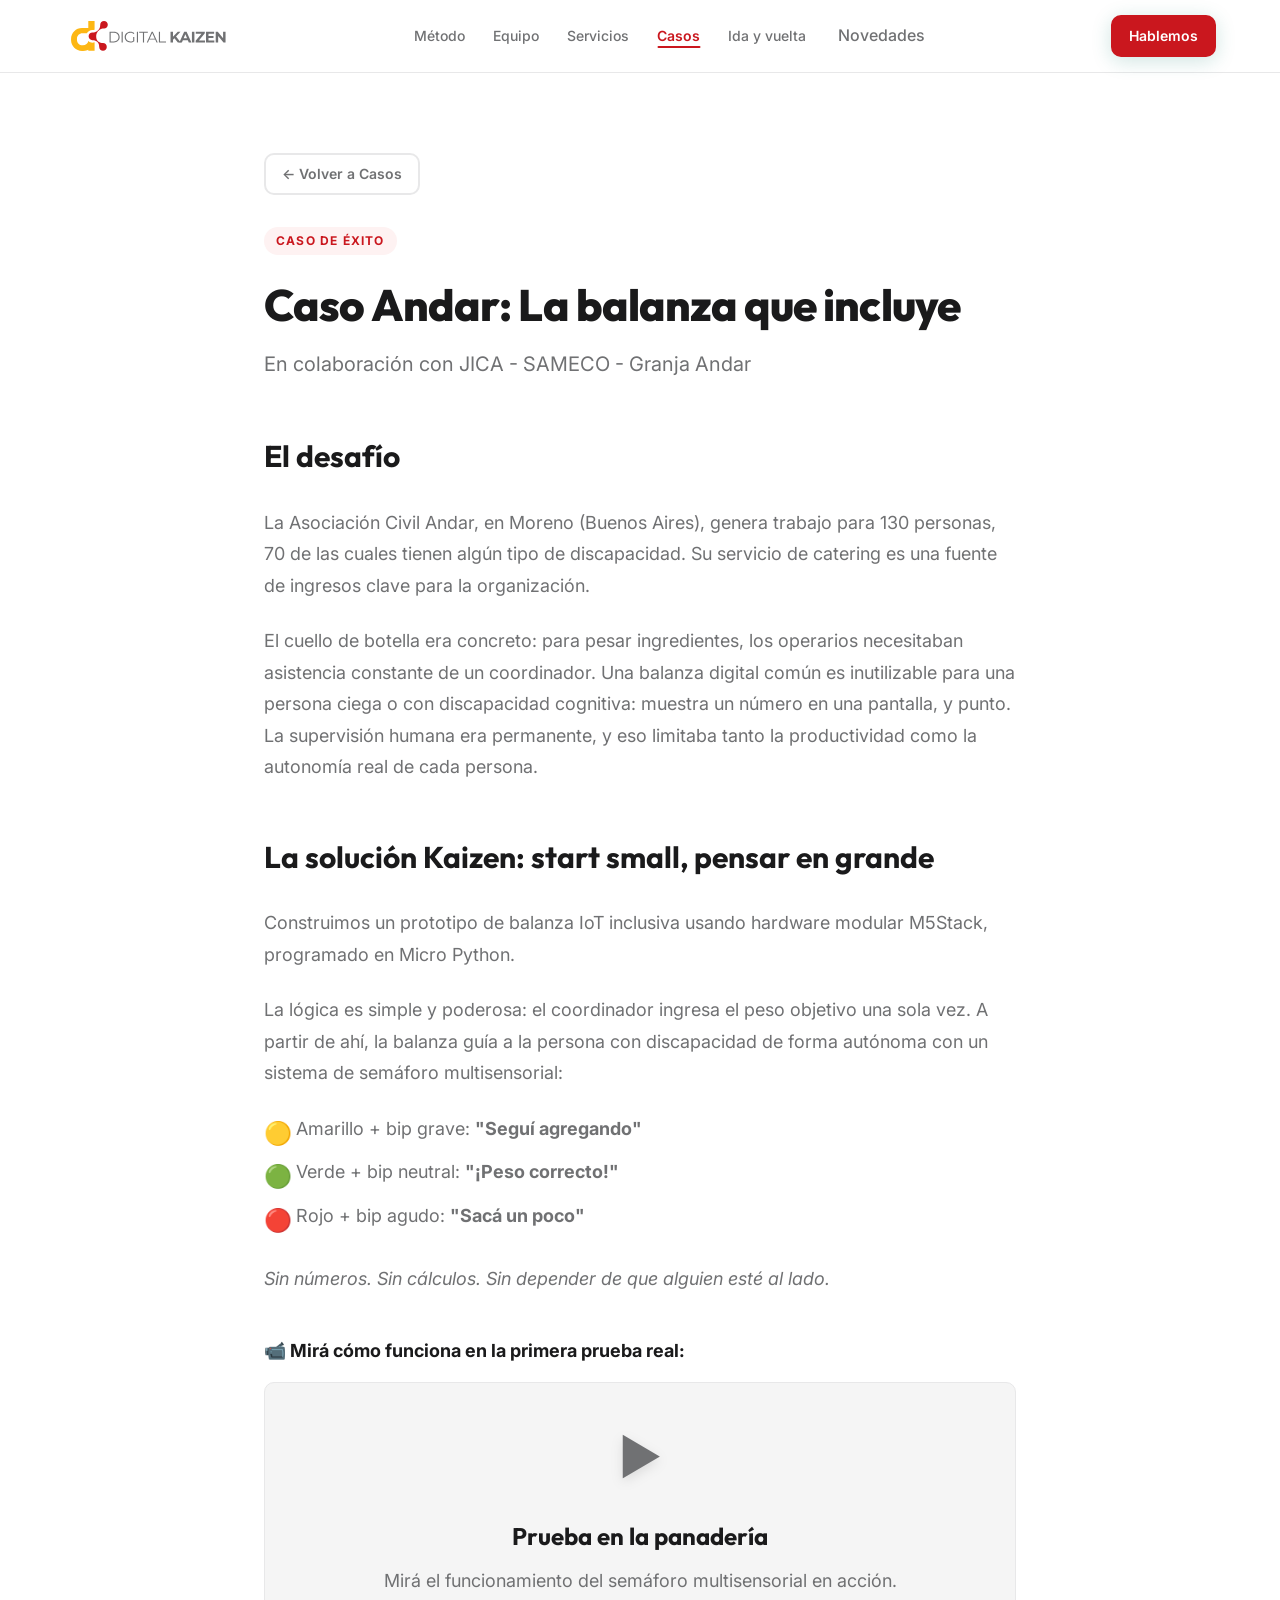
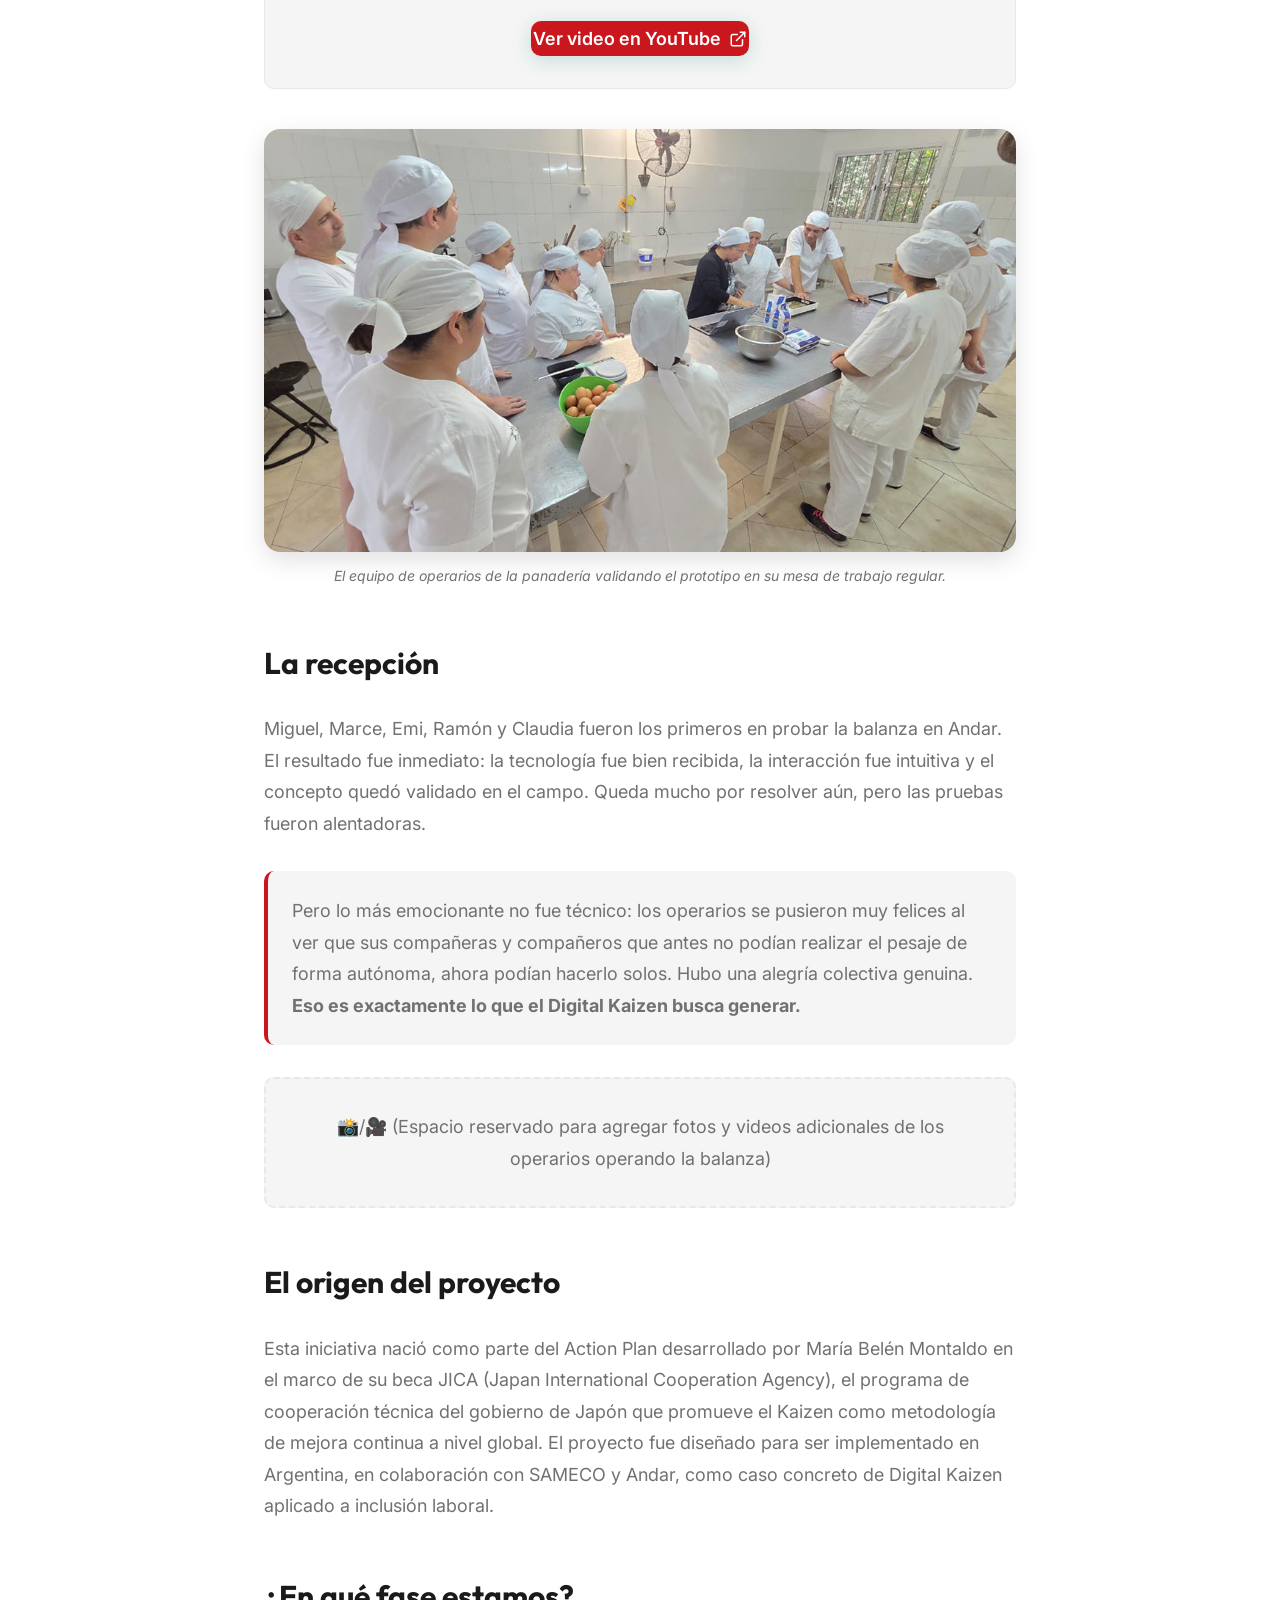
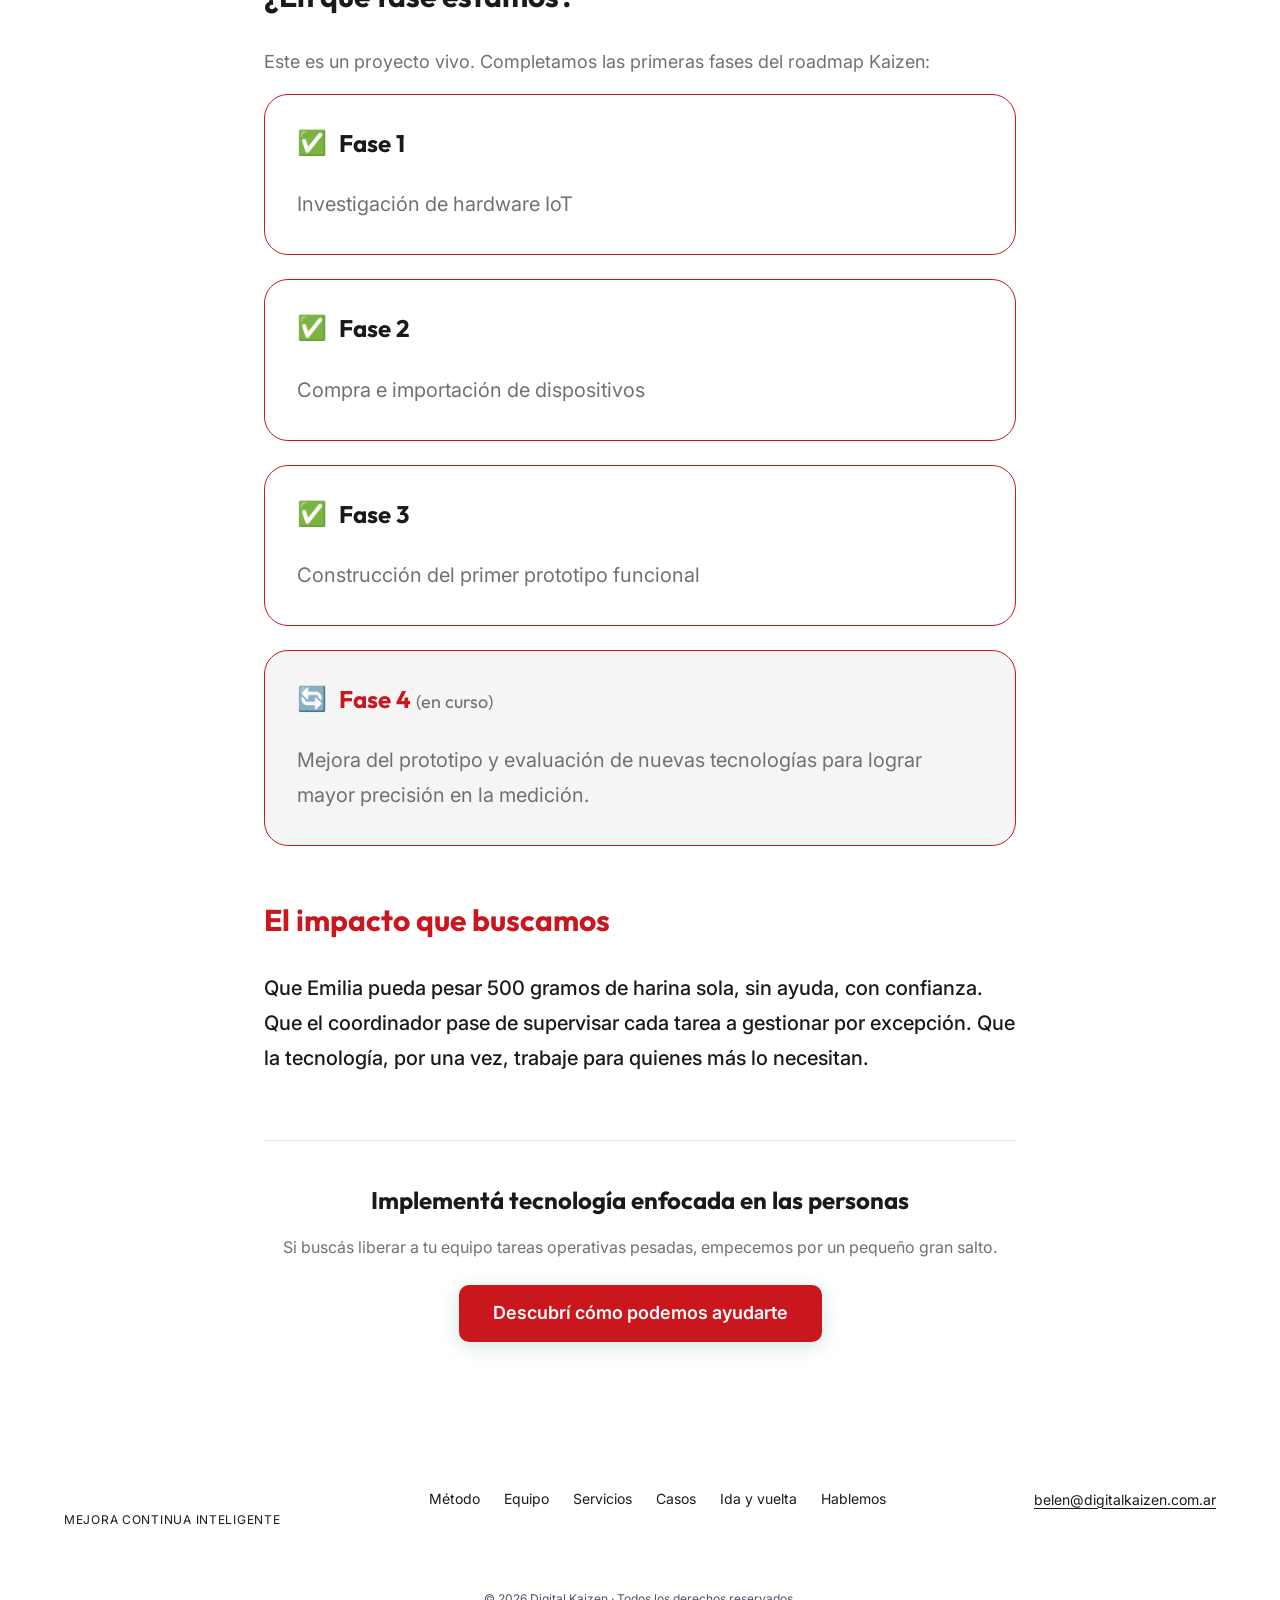
==== commit 5429807a: "add: foto-panaderia.jpg and link in html" ====
--- a/caso-andar.html
+++ b/caso-andar.html
@@ -118,10 +118,13 @@
           </div>
         </div>
 
-        <!-- ESPACIO PARA FOTOS DE LAS PRUEBAS 1 -->
-        <div style="background: var(--color-bg-soft); border: 2px dashed var(--color-border); border-radius: var(--radius-md); padding: var(--space-8); text-align: center; margin-bottom: var(--space-10);">
-           <p style="color: var(--color-text-muted); font-size: var(--fs-md); font-family: var(--font-mono); margin-bottom: 0;">📷 (Espacio reservado para agregar fotos de las pruebas institucionales)</p>
-        </div>
+        <!-- FOTO DE LAS PRUEBAS 1 -->
+        <figure style="margin: 0 0 var(--space-10) 0;">
+          <div style="border-radius: var(--radius-lg); overflow: hidden; box-shadow: 0 8px 24px rgba(0,0,0,0.12);">
+            <img src="foto-panaderia.jpg" alt="Equipo de operarios de la panadería de Granja Andar reunidos durante la prueba de la balanza" style="width: 100%; height: auto; display: block; object-fit: cover;" />
+          </div>
+          <figcaption style="text-align: center; color: var(--color-text-muted); font-size: var(--fs-sm); margin-top: var(--space-3); font-style: italic;">El equipo de operarios de la panadería validando el prototipo en su mesa de trabajo regular.</figcaption>
+        </figure>
 
         <h2 style="font-family: var(--font-display); font-size: var(--fs-2xl); font-weight: var(--fw-bold); margin-top: var(--space-12); margin-bottom: var(--space-6); color: var(--color-text);">La recepción</h2>
         <p style="margin-bottom: var(--space-6);">Miguel, Marce, Emi, Ramón y Claudia fueron los primeros en probar la balanza en Andar. El resultado fue inmediato: la tecnología fue bien recibida, la interacción fue intuitiva y el concepto quedó validado en el campo. Queda mucho por resolver aún, pero las pruebas fueron alentadoras.</p>
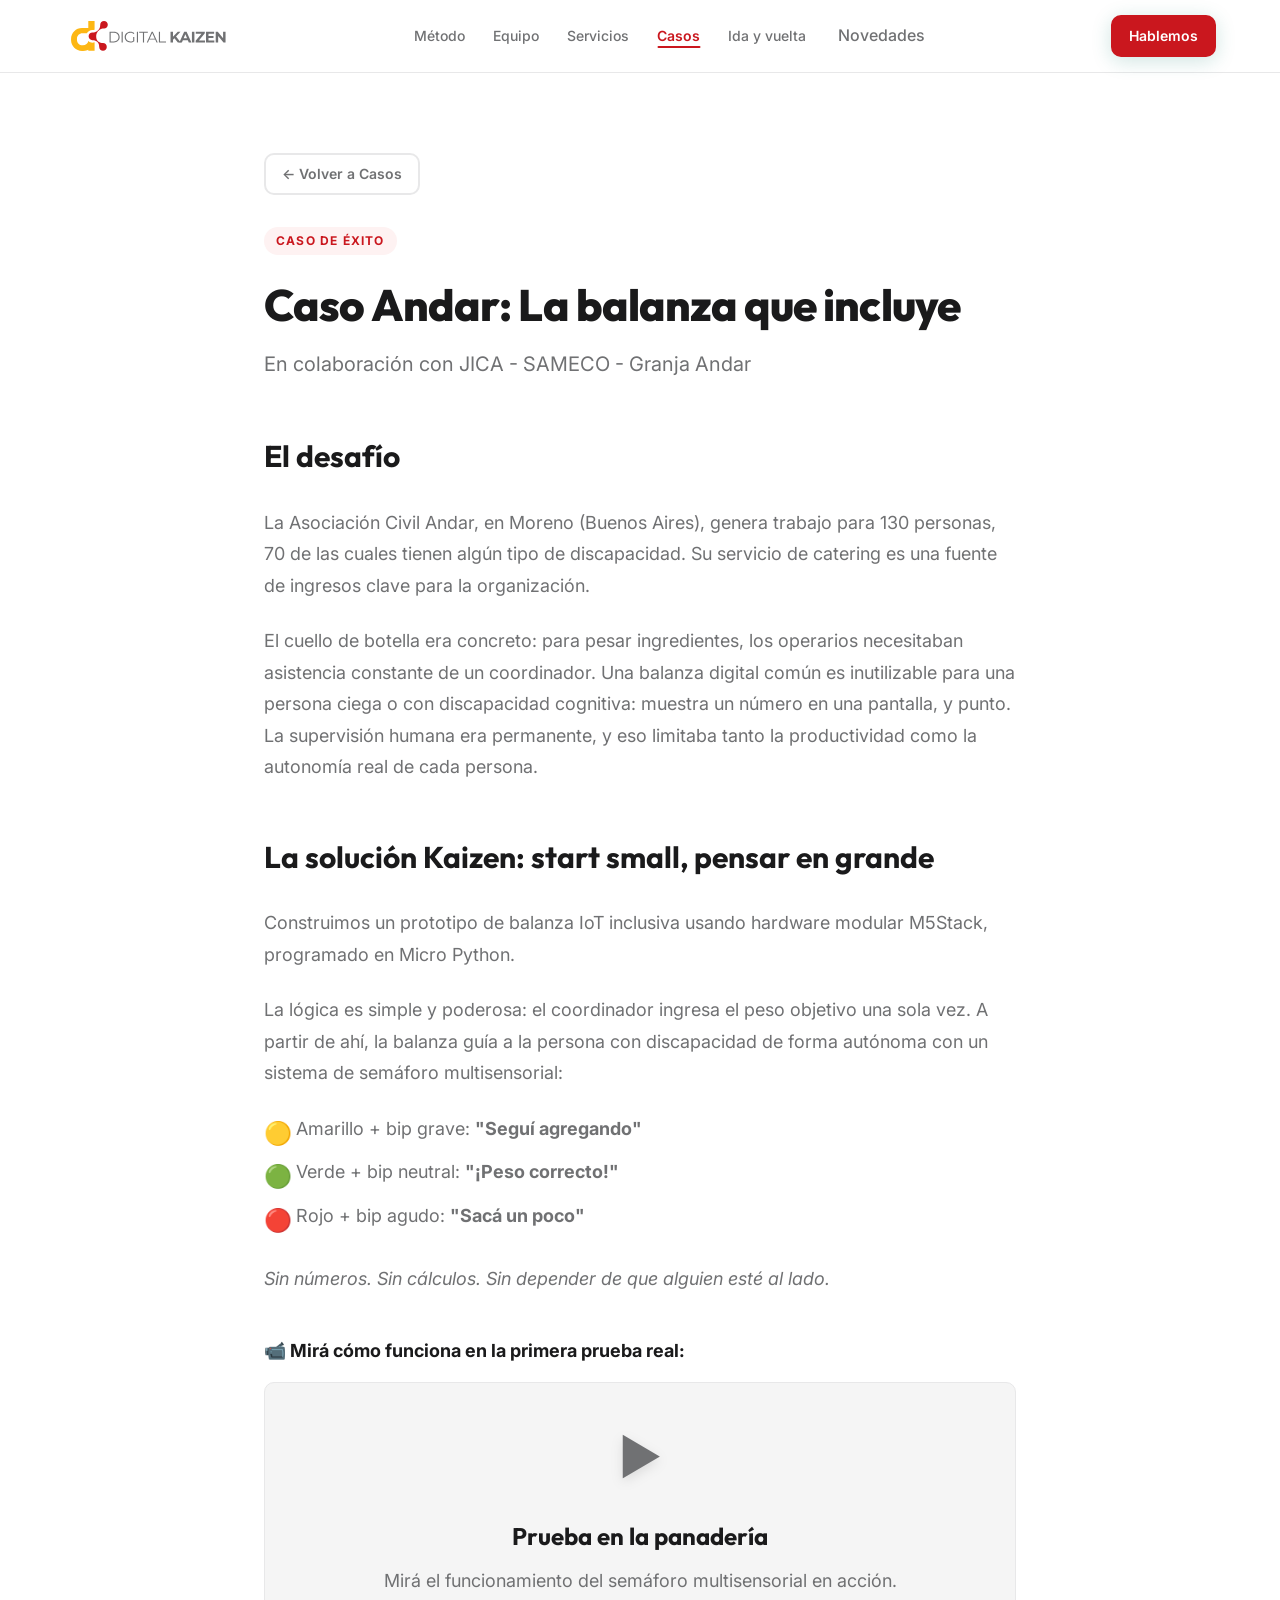
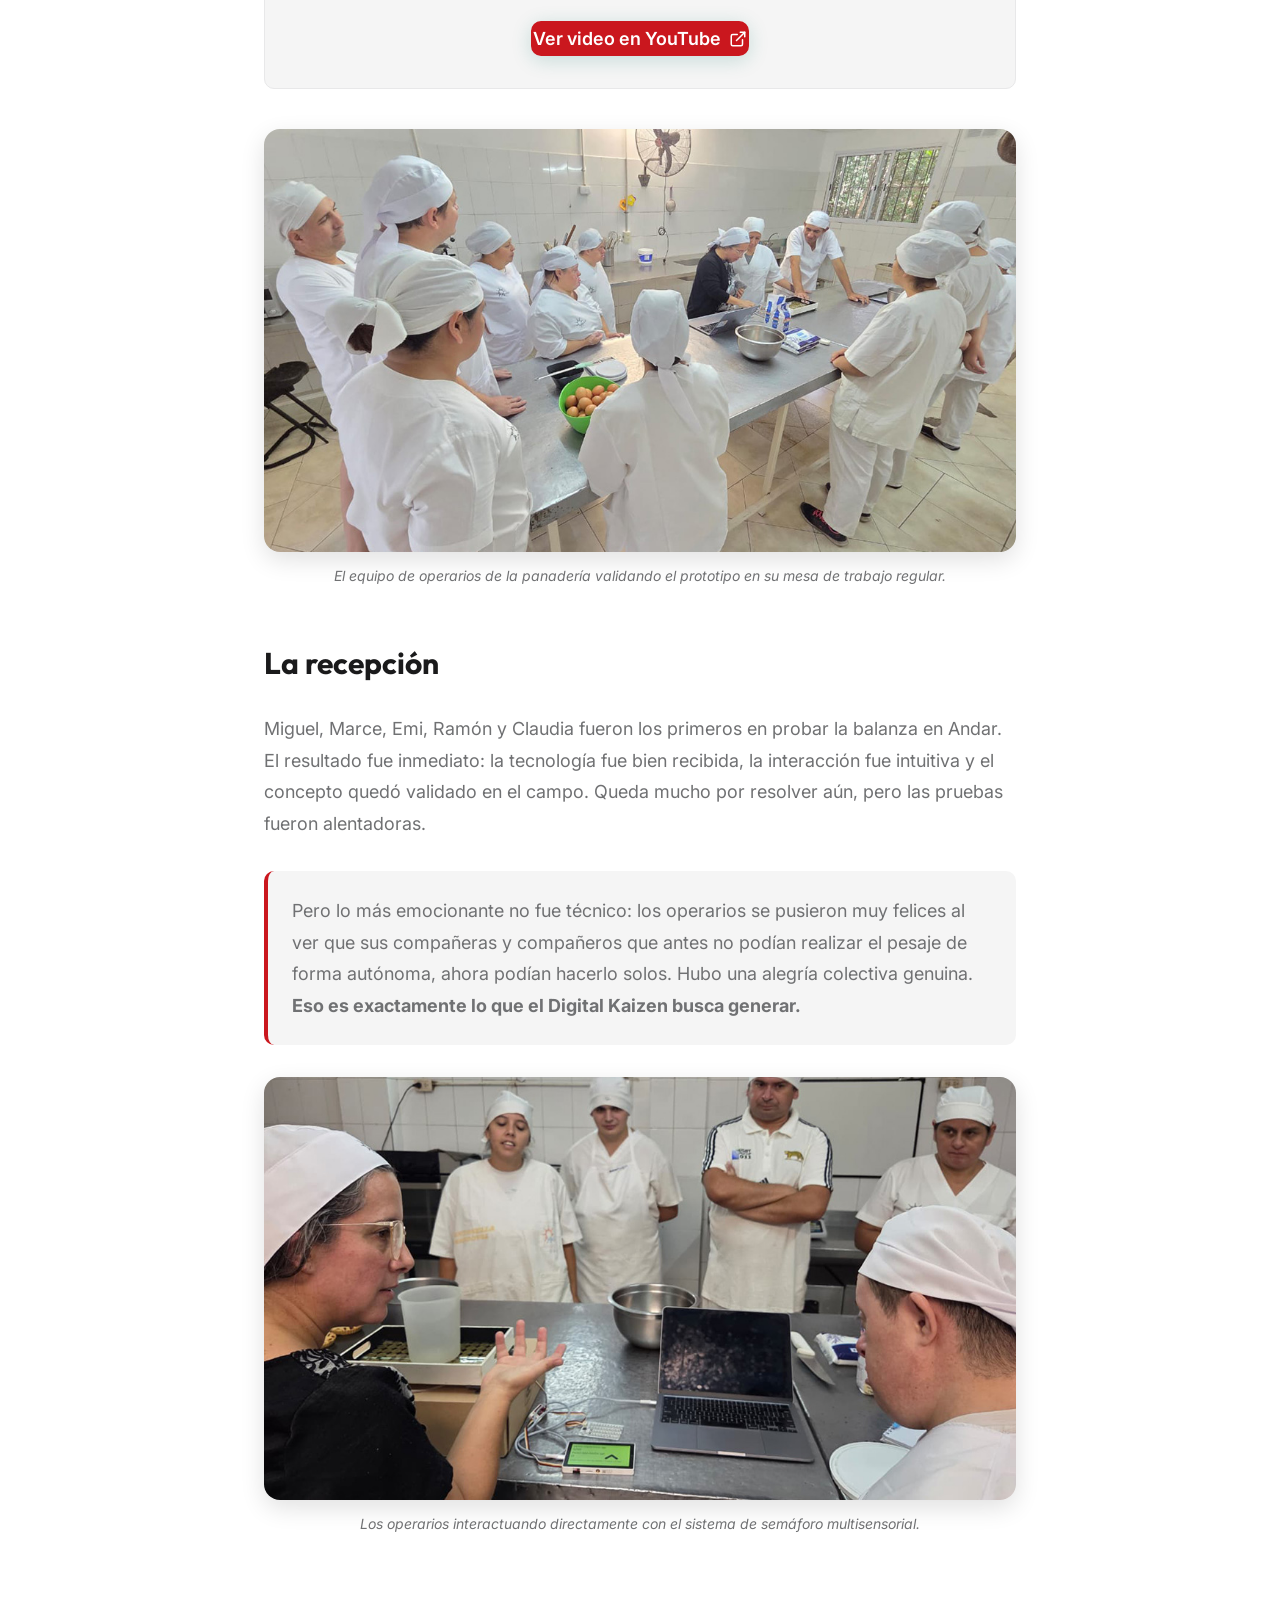
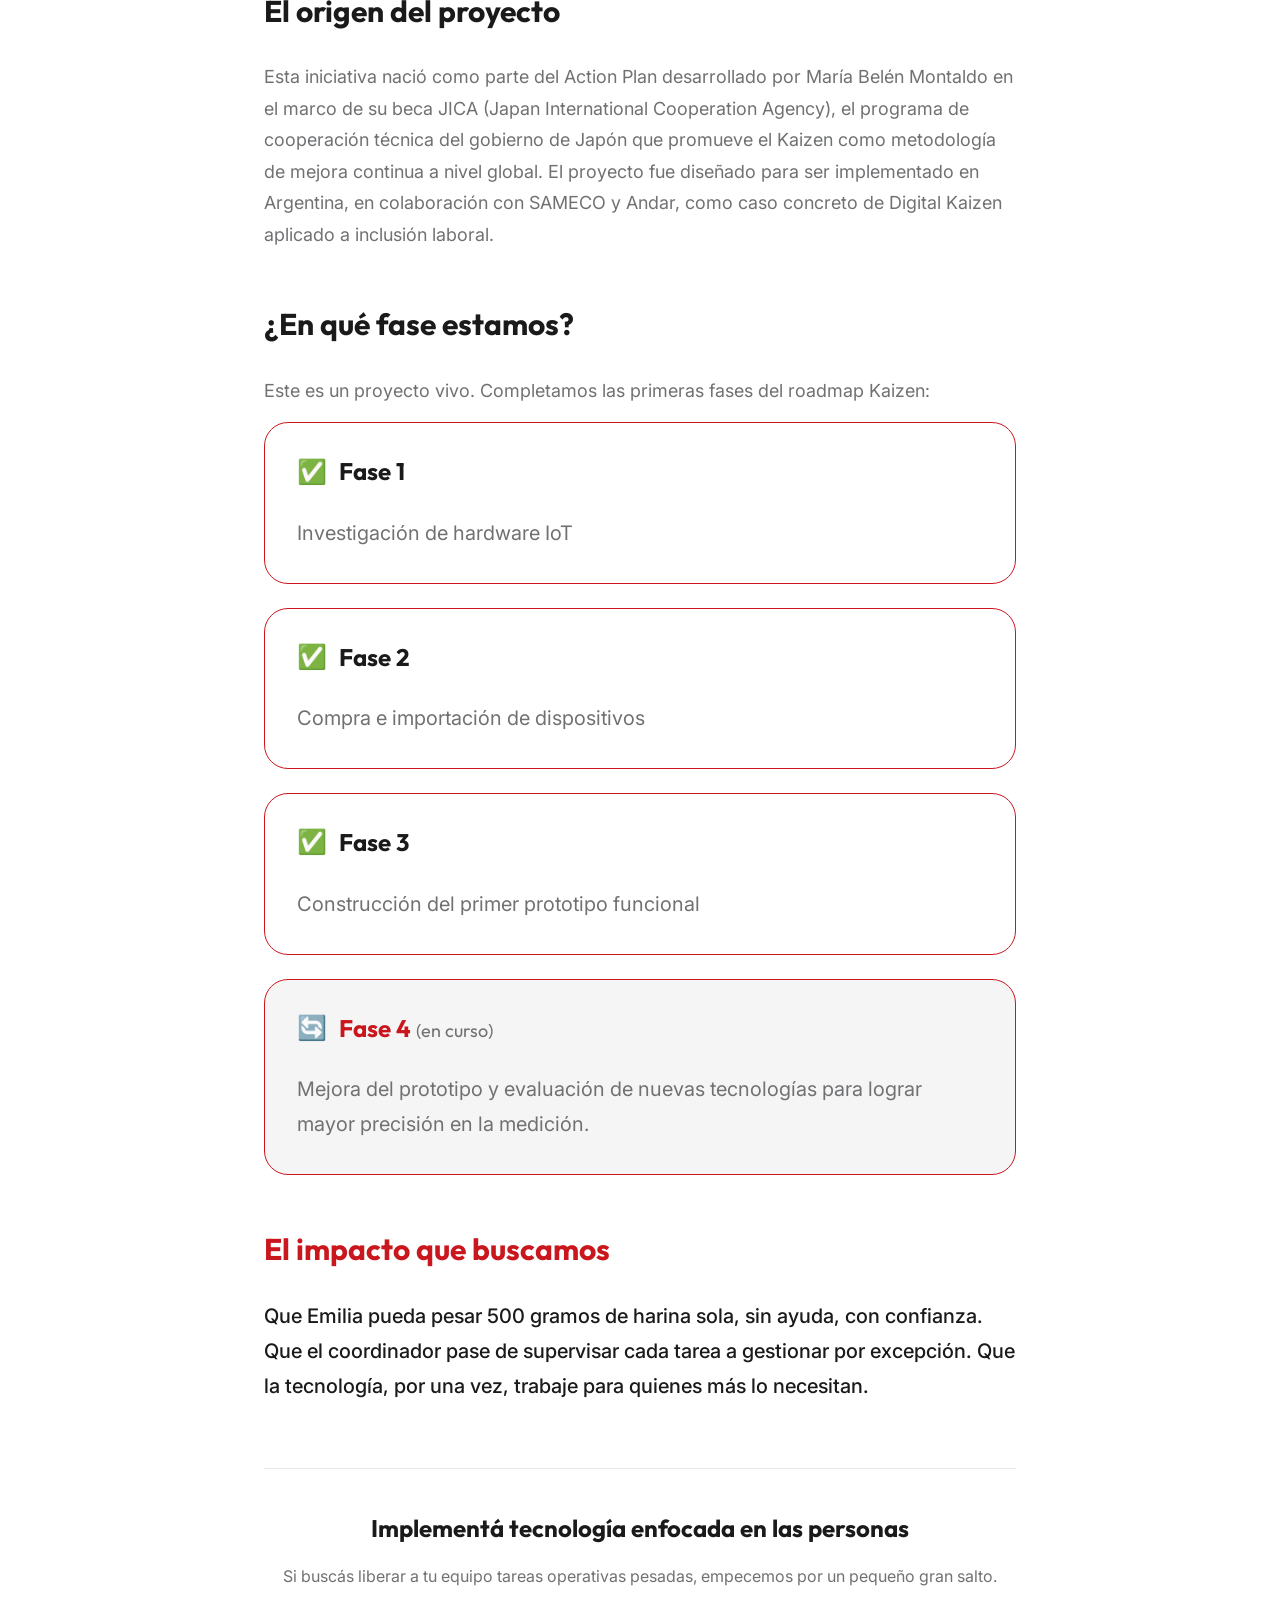
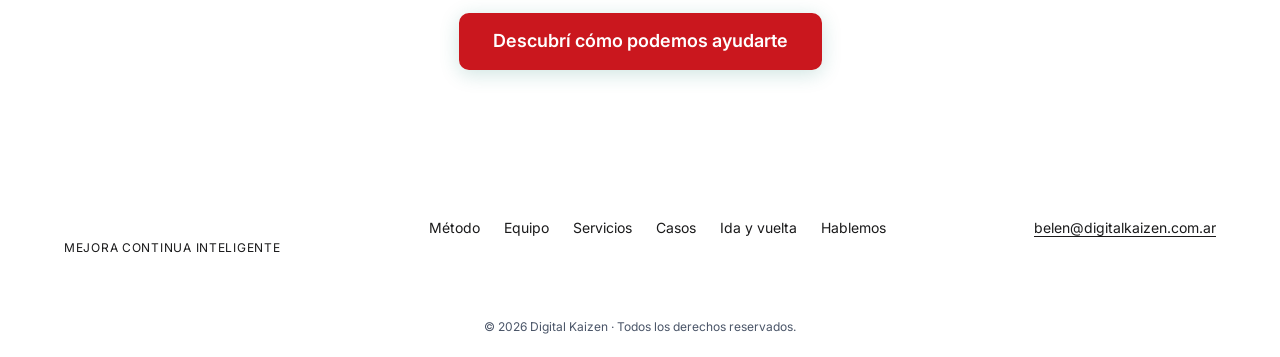
==== commit b0381cb2: "add: foto-panaderia2 integration" ====
--- a/caso-andar.html
+++ b/caso-andar.html
@@ -133,10 +133,13 @@
           <p style="margin-bottom: 0;">Pero lo más emocionante no fue técnico: los operarios se pusieron muy felices al ver que sus compañeras y compañeros que antes no podían realizar el pesaje de forma autónoma, ahora podían hacerlo solos. Hubo una alegría colectiva genuina. <strong>Eso es exactamente lo que el Digital Kaizen busca generar.</strong></p>
         </div>
 
-        <!-- ESPACIO PARA FOTOS/VIDEOS DE LAS PRUEBAS 2 -->
-        <div style="background: var(--color-bg-soft); border: 2px dashed var(--color-border); border-radius: var(--radius-md); padding: var(--space-8); text-align: center; margin-bottom: var(--space-10);">
-           <p style="color: var(--color-text-muted); font-size: var(--fs-md); font-family: var(--font-mono); margin-bottom: 0;">📸/🎥 (Espacio reservado para agregar fotos y videos adicionales de los operarios operando la balanza)</p>
-        </div>
+        <!-- FOTO DE LAS PRUEBAS 2 -->
+        <figure style="margin: 0 0 var(--space-10) 0;">
+          <div style="border-radius: var(--radius-lg); overflow: hidden; box-shadow: 0 8px 24px rgba(0,0,0,0.12);">
+            <img src="foto-panaderia2.jpg" alt="Operarios de la panadería operando la nueva balanza con autonomía" style="width: 100%; height: auto; display: block; object-fit: cover;" />
+          </div>
+          <figcaption style="text-align: center; color: var(--color-text-muted); font-size: var(--fs-sm); margin-top: var(--space-3); font-style: italic;">Los operarios interactuando directamente con el sistema de semáforo multisensorial.</figcaption>
+        </figure>
 
         <h2 style="font-family: var(--font-display); font-size: var(--fs-2xl); font-weight: var(--fw-bold); margin-top: var(--space-12); margin-bottom: var(--space-6); color: var(--color-text);">El origen del proyecto</h2>
         <p style="margin-bottom: var(--space-6);">Esta iniciativa nació como parte del Action Plan desarrollado por María Belén Montaldo en el marco de su beca JICA (Japan International Cooperation Agency), el programa de cooperación técnica del gobierno de Japón que promueve el Kaizen como metodología de mejora continua a nivel global. El proyecto fue diseñado para ser implementado en Argentina, en colaboración con SAMECO y Andar, como caso concreto de Digital Kaizen aplicado a inclusión laboral.</p>
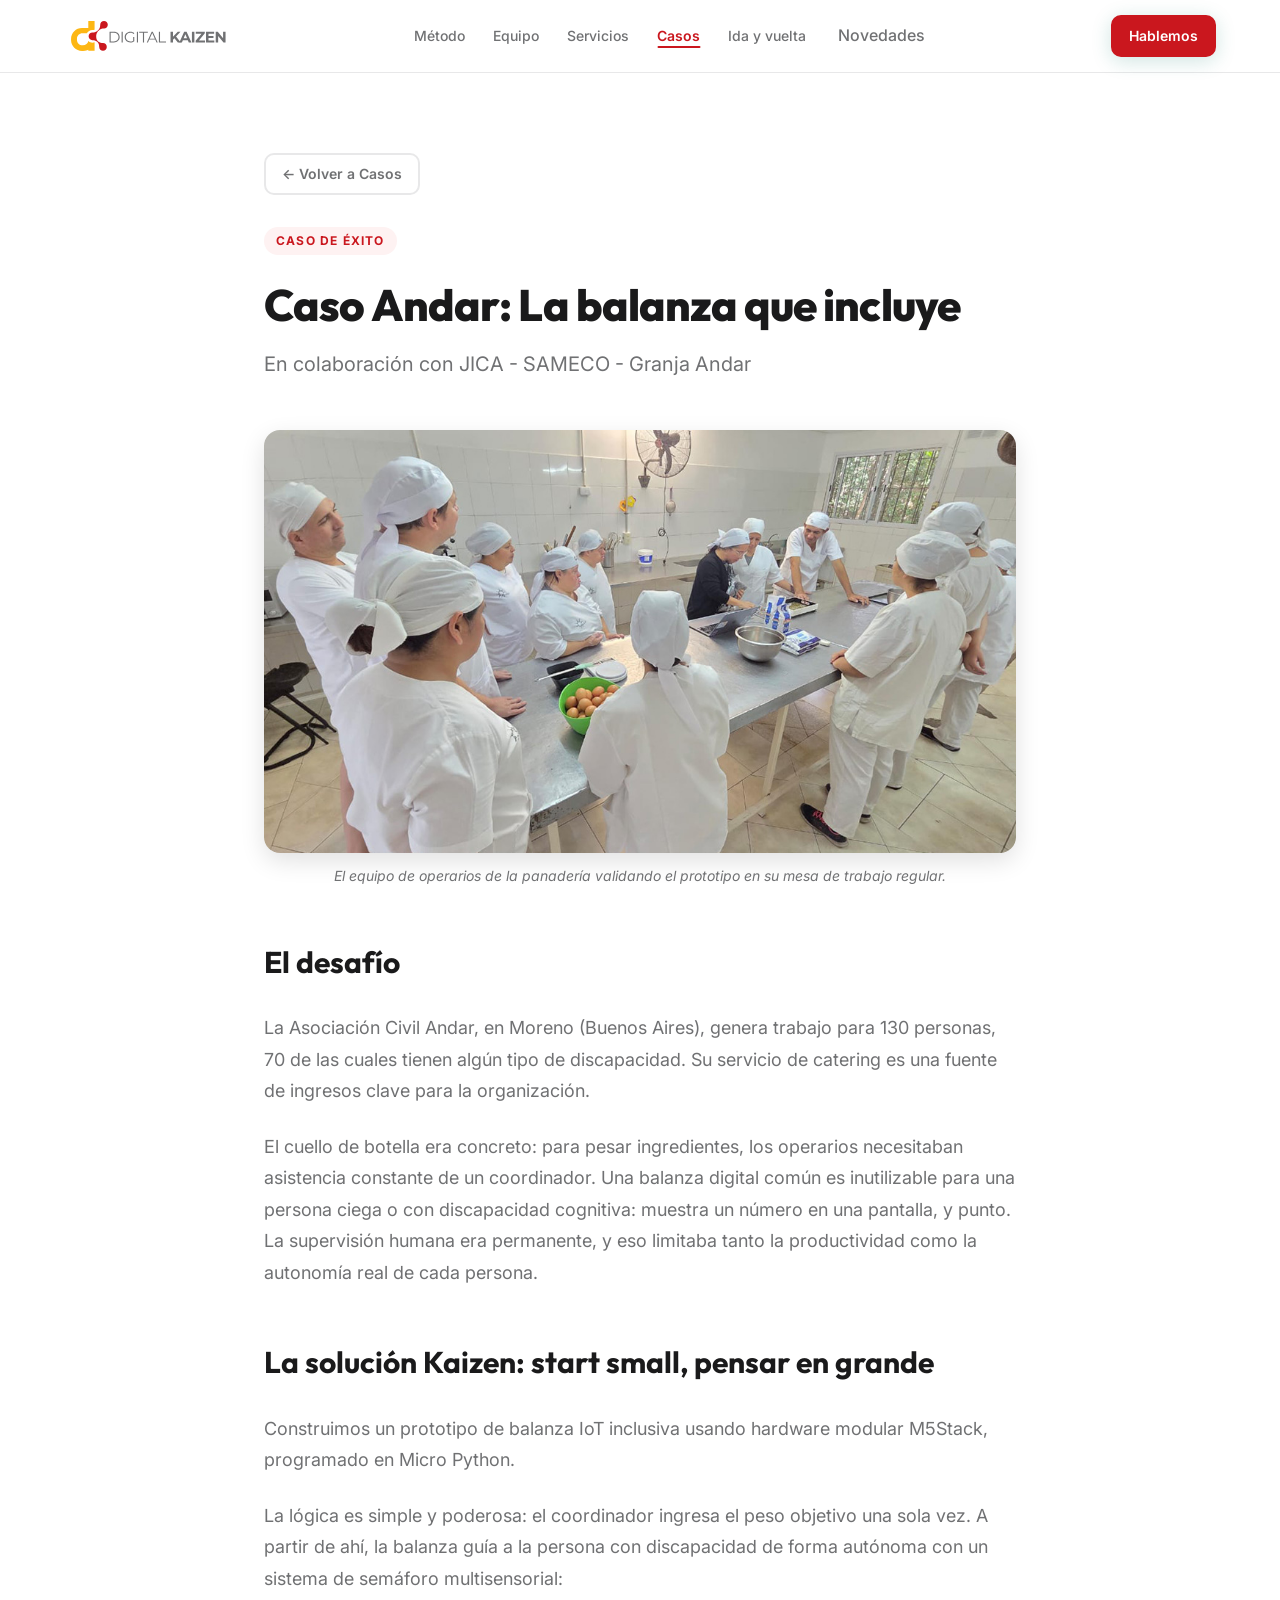
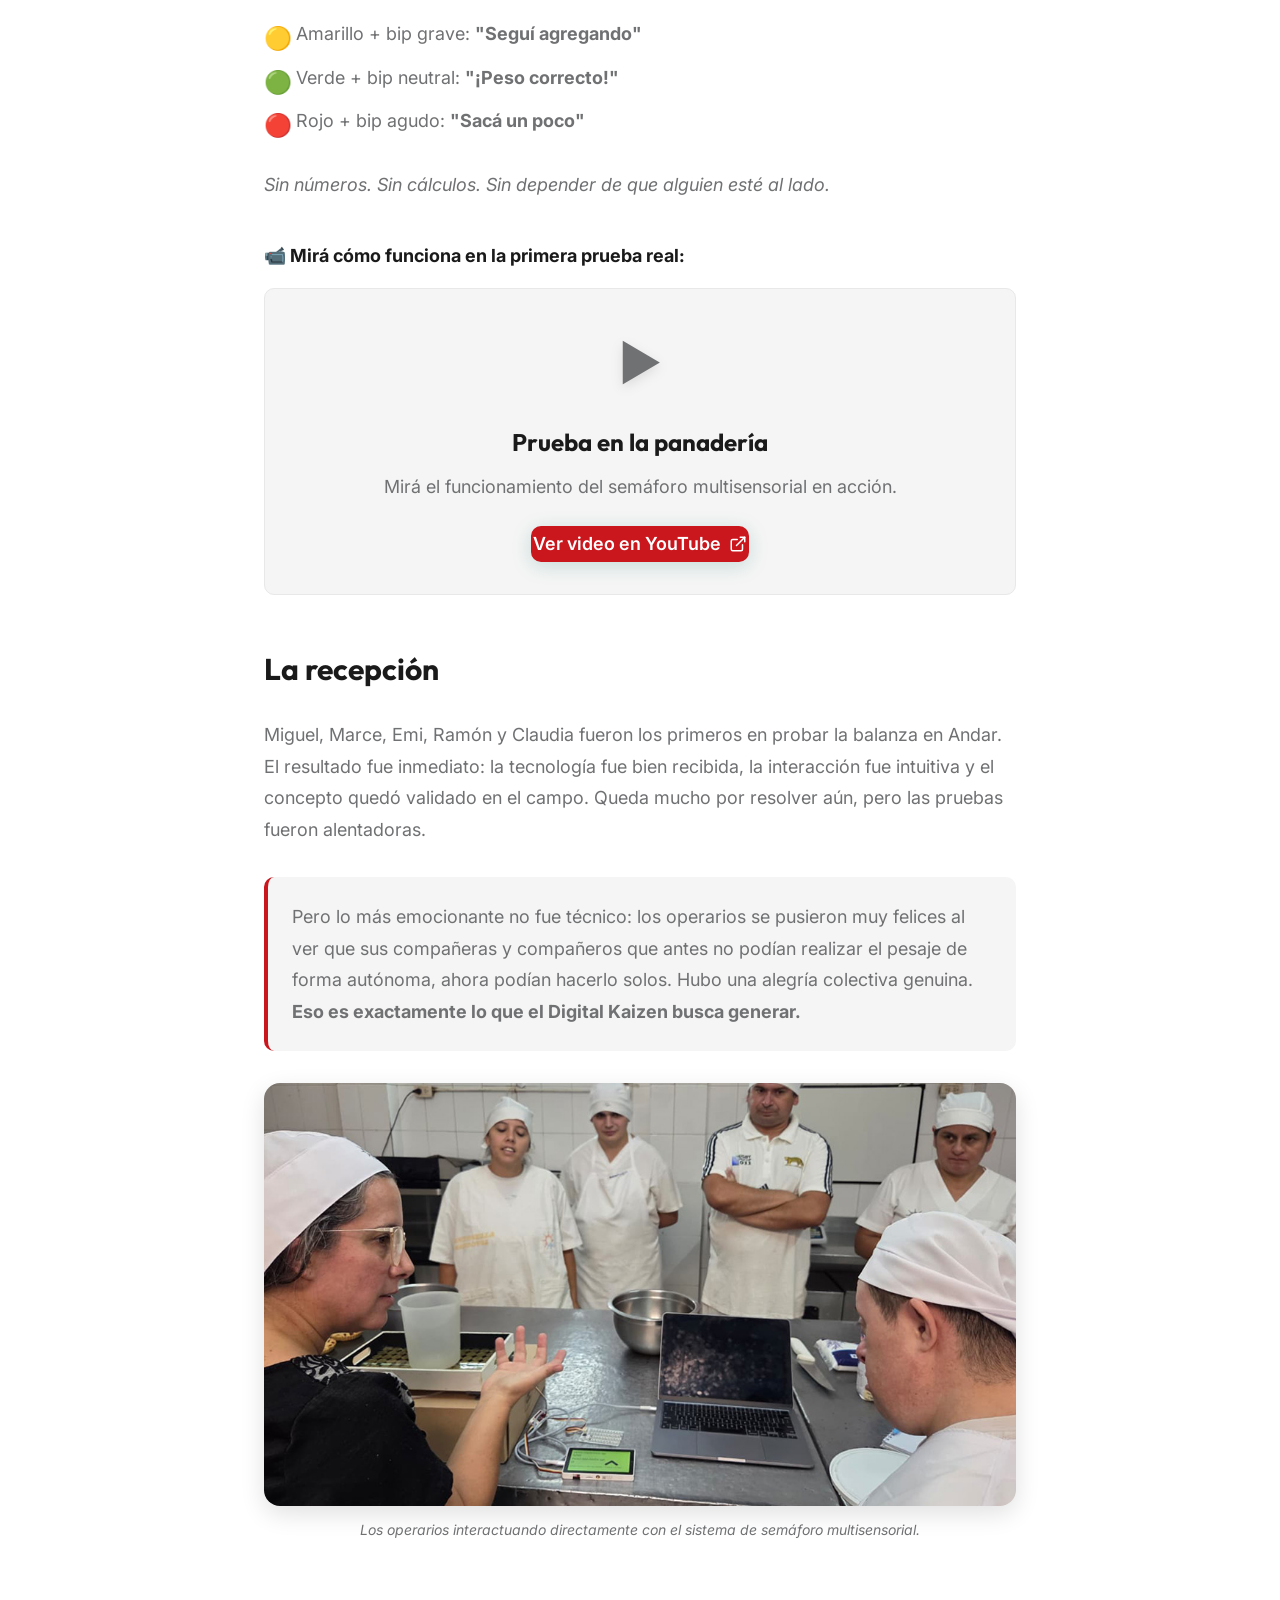
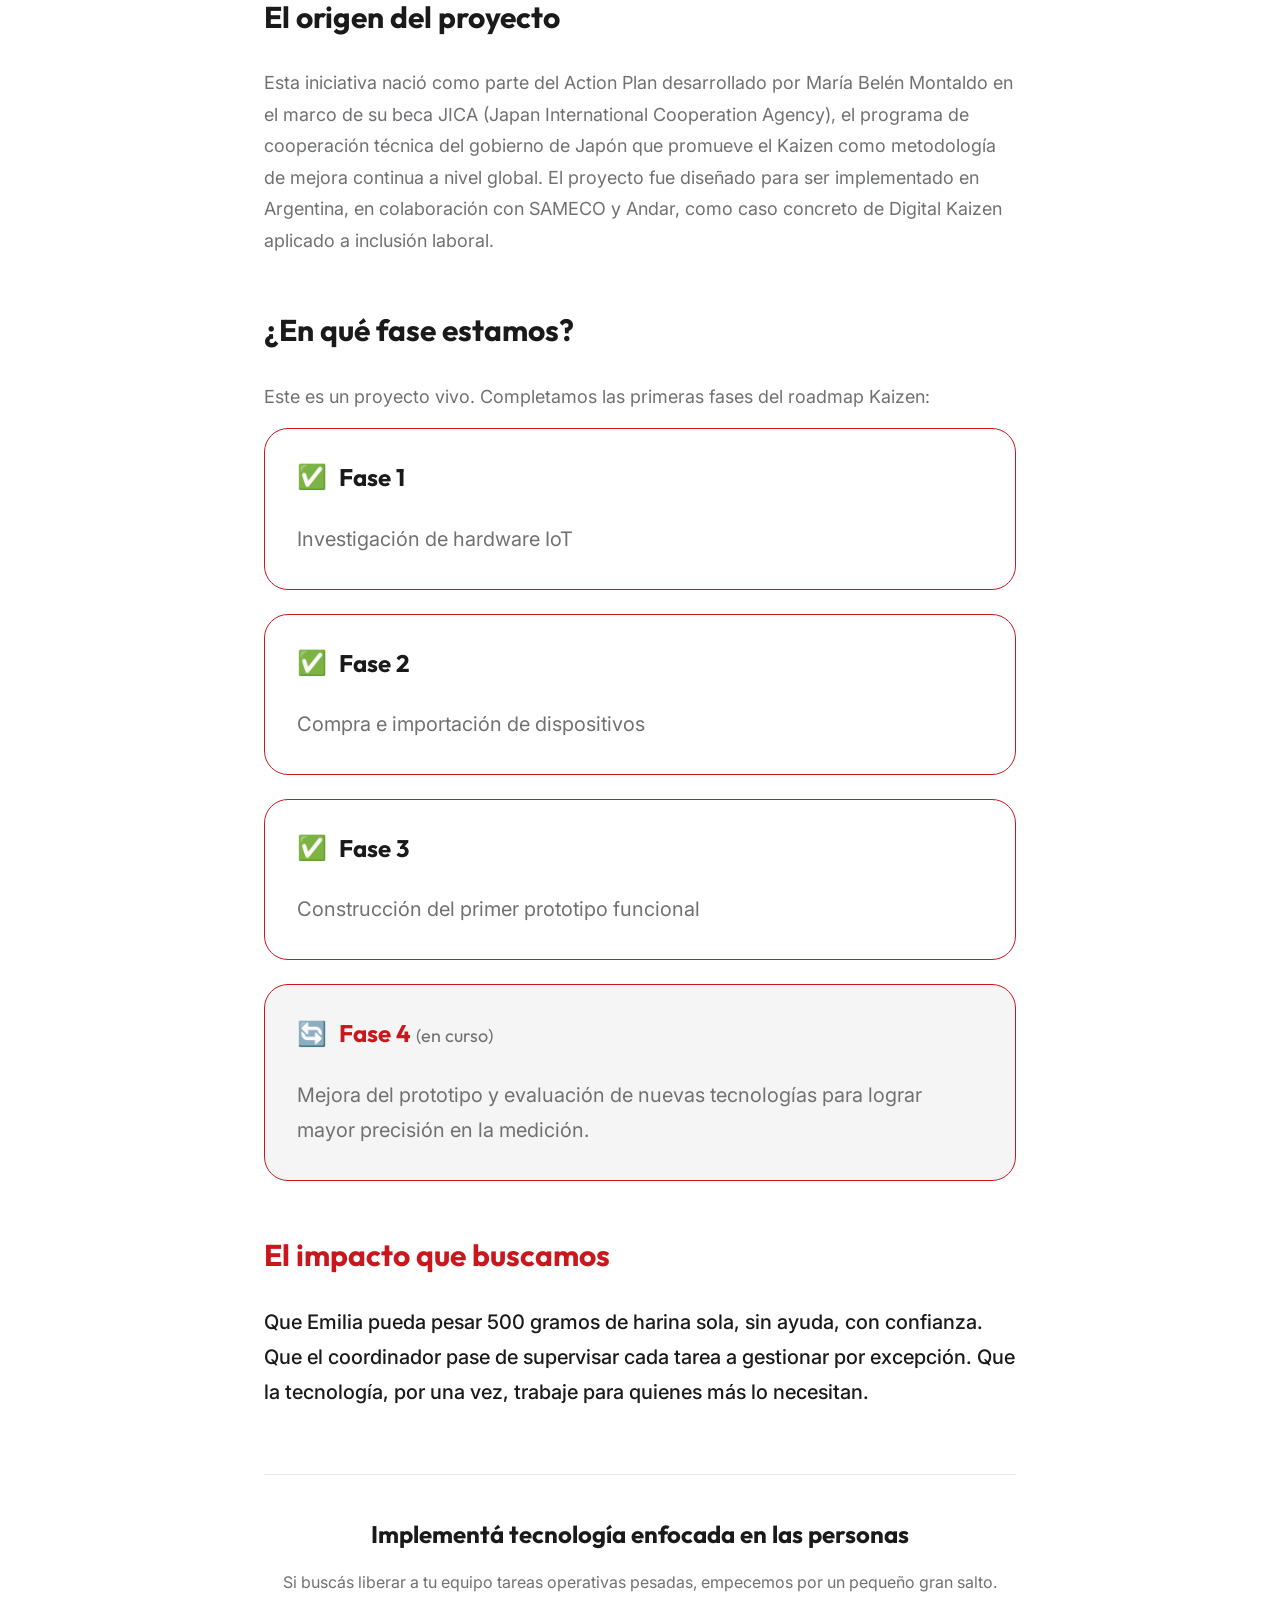
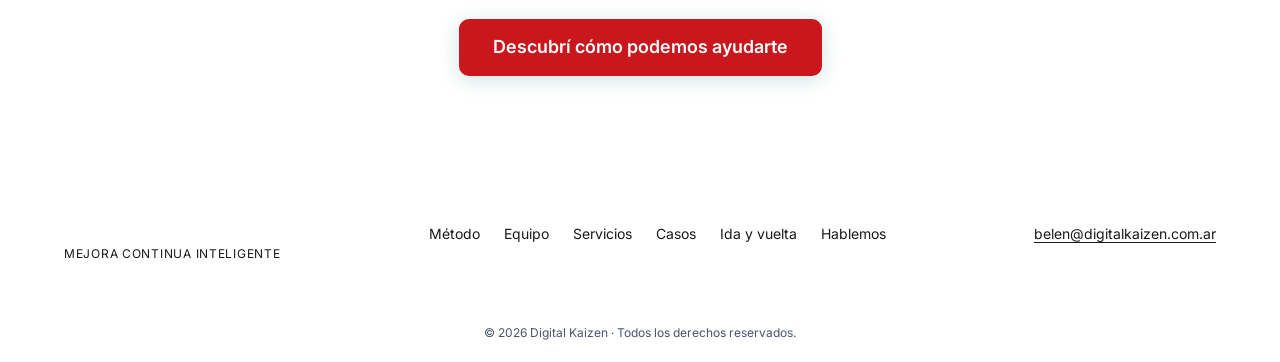
==== commit 867465b1: "actualizacion de fotos caso andar" ====
--- a/caso-andar.html
+++ b/caso-andar.html
@@ -75,6 +75,14 @@
           En colaboración con JICA - SAMECO - Granja Andar
         </p>
       </div>
+
+      <!-- FOTO PRINCIPAL -->
+      <figure style="margin: 0 0 var(--space-12) 0;">
+        <div style="border-radius: var(--radius-lg); overflow: hidden; box-shadow: 0 8px 24px rgba(0,0,0,0.12);">
+          <img src="foto-panaderia.jpg" alt="Equipo de operarios de la panadería de Granja Andar reunidos durante la prueba de la balanza" style="width: 100%; height: auto; display: block; object-fit: cover;" />
+        </div>
+        <figcaption style="text-align: center; color: var(--color-text-muted); font-size: var(--fs-sm); margin-top: var(--space-3); font-style: italic;">El equipo de operarios de la panadería validando el prototipo en su mesa de trabajo regular.</figcaption>
+      </figure>
 
       <!-- Main Body -->
       <div style="font-size: var(--fs-md); color: var(--color-text-muted); line-height: var(--lh-relaxed);">
@@ -118,14 +126,6 @@
           </div>
         </div>
 
-        <!-- FOTO DE LAS PRUEBAS 1 -->
-        <figure style="margin: 0 0 var(--space-10) 0;">
-          <div style="border-radius: var(--radius-lg); overflow: hidden; box-shadow: 0 8px 24px rgba(0,0,0,0.12);">
-            <img src="foto-panaderia.jpg" alt="Equipo de operarios de la panadería de Granja Andar reunidos durante la prueba de la balanza" style="width: 100%; height: auto; display: block; object-fit: cover;" />
-          </div>
-          <figcaption style="text-align: center; color: var(--color-text-muted); font-size: var(--fs-sm); margin-top: var(--space-3); font-style: italic;">El equipo de operarios de la panadería validando el prototipo en su mesa de trabajo regular.</figcaption>
-        </figure>
-
         <h2 style="font-family: var(--font-display); font-size: var(--fs-2xl); font-weight: var(--fw-bold); margin-top: var(--space-12); margin-bottom: var(--space-6); color: var(--color-text);">La recepción</h2>
         <p style="margin-bottom: var(--space-6);">Miguel, Marce, Emi, Ramón y Claudia fueron los primeros en probar la balanza en Andar. El resultado fue inmediato: la tecnología fue bien recibida, la interacción fue intuitiva y el concepto quedó validado en el campo. Queda mucho por resolver aún, pero las pruebas fueron alentadoras.</p>
         
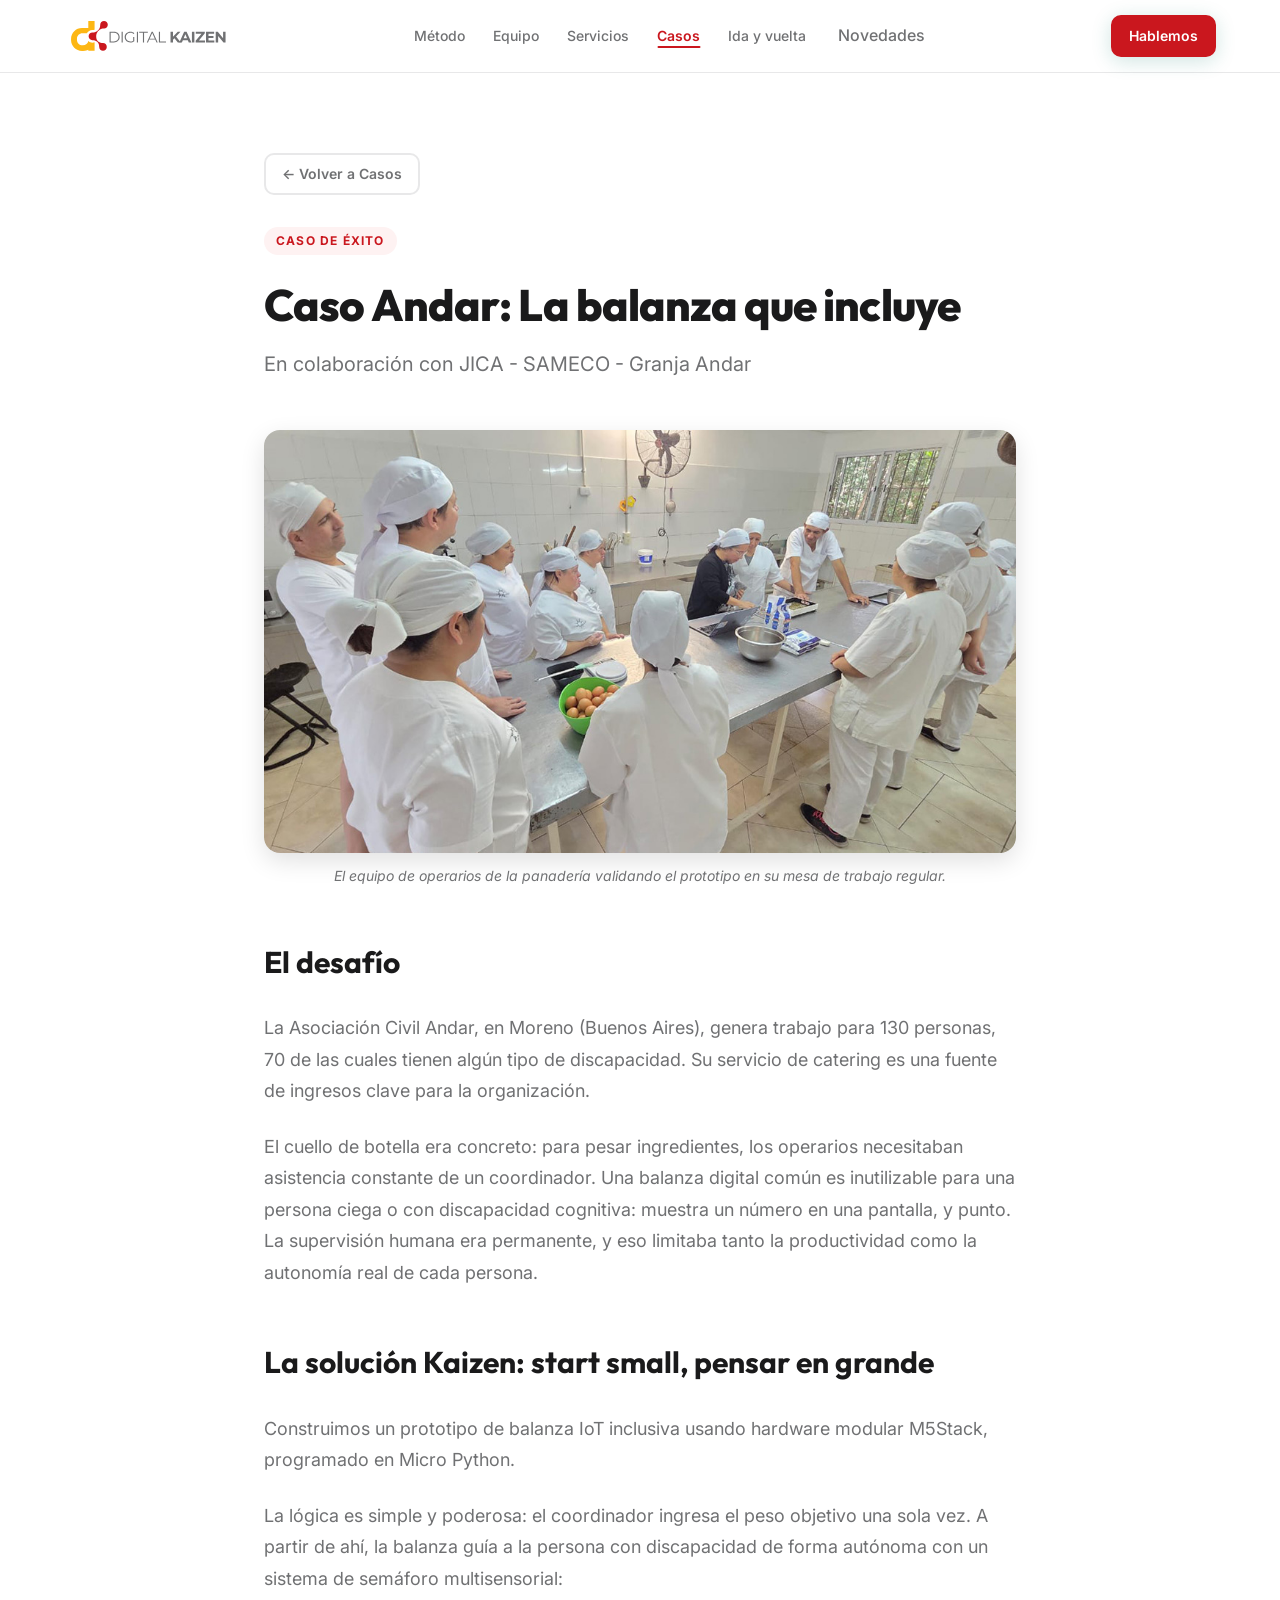
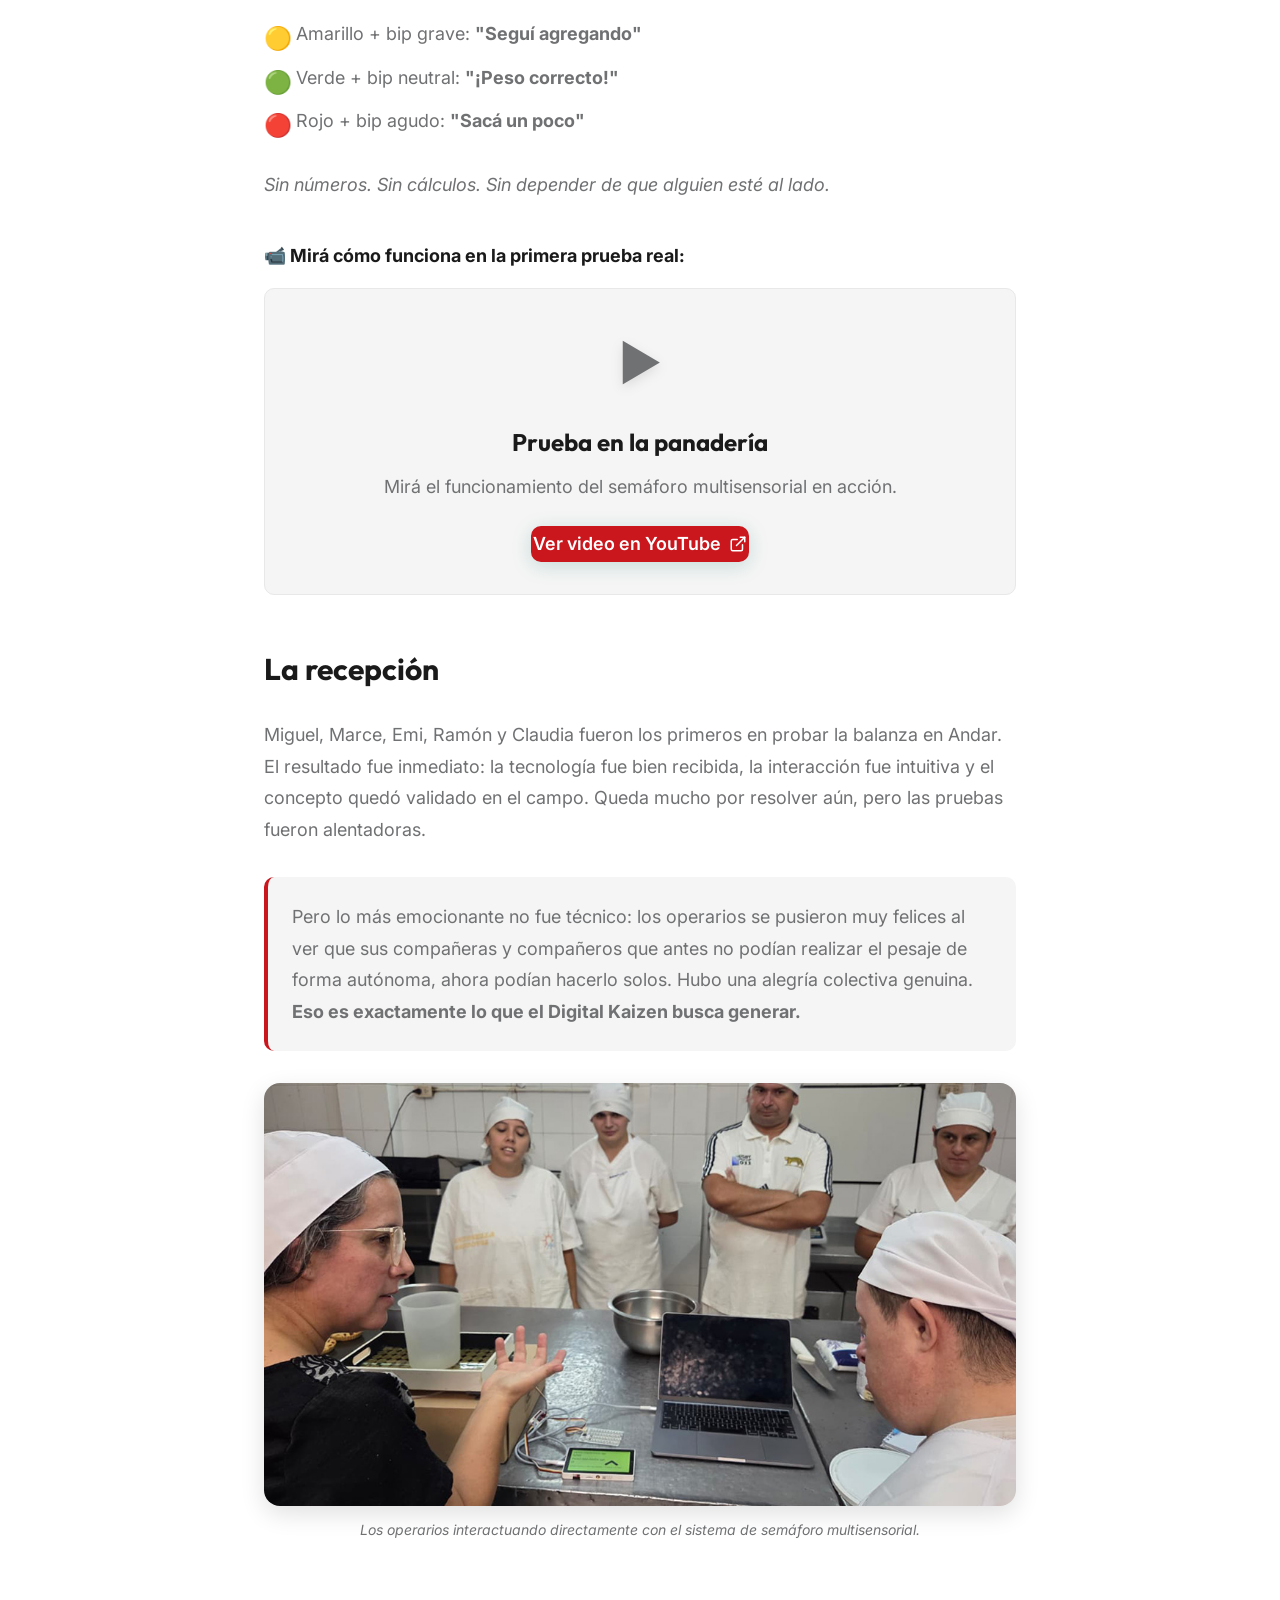
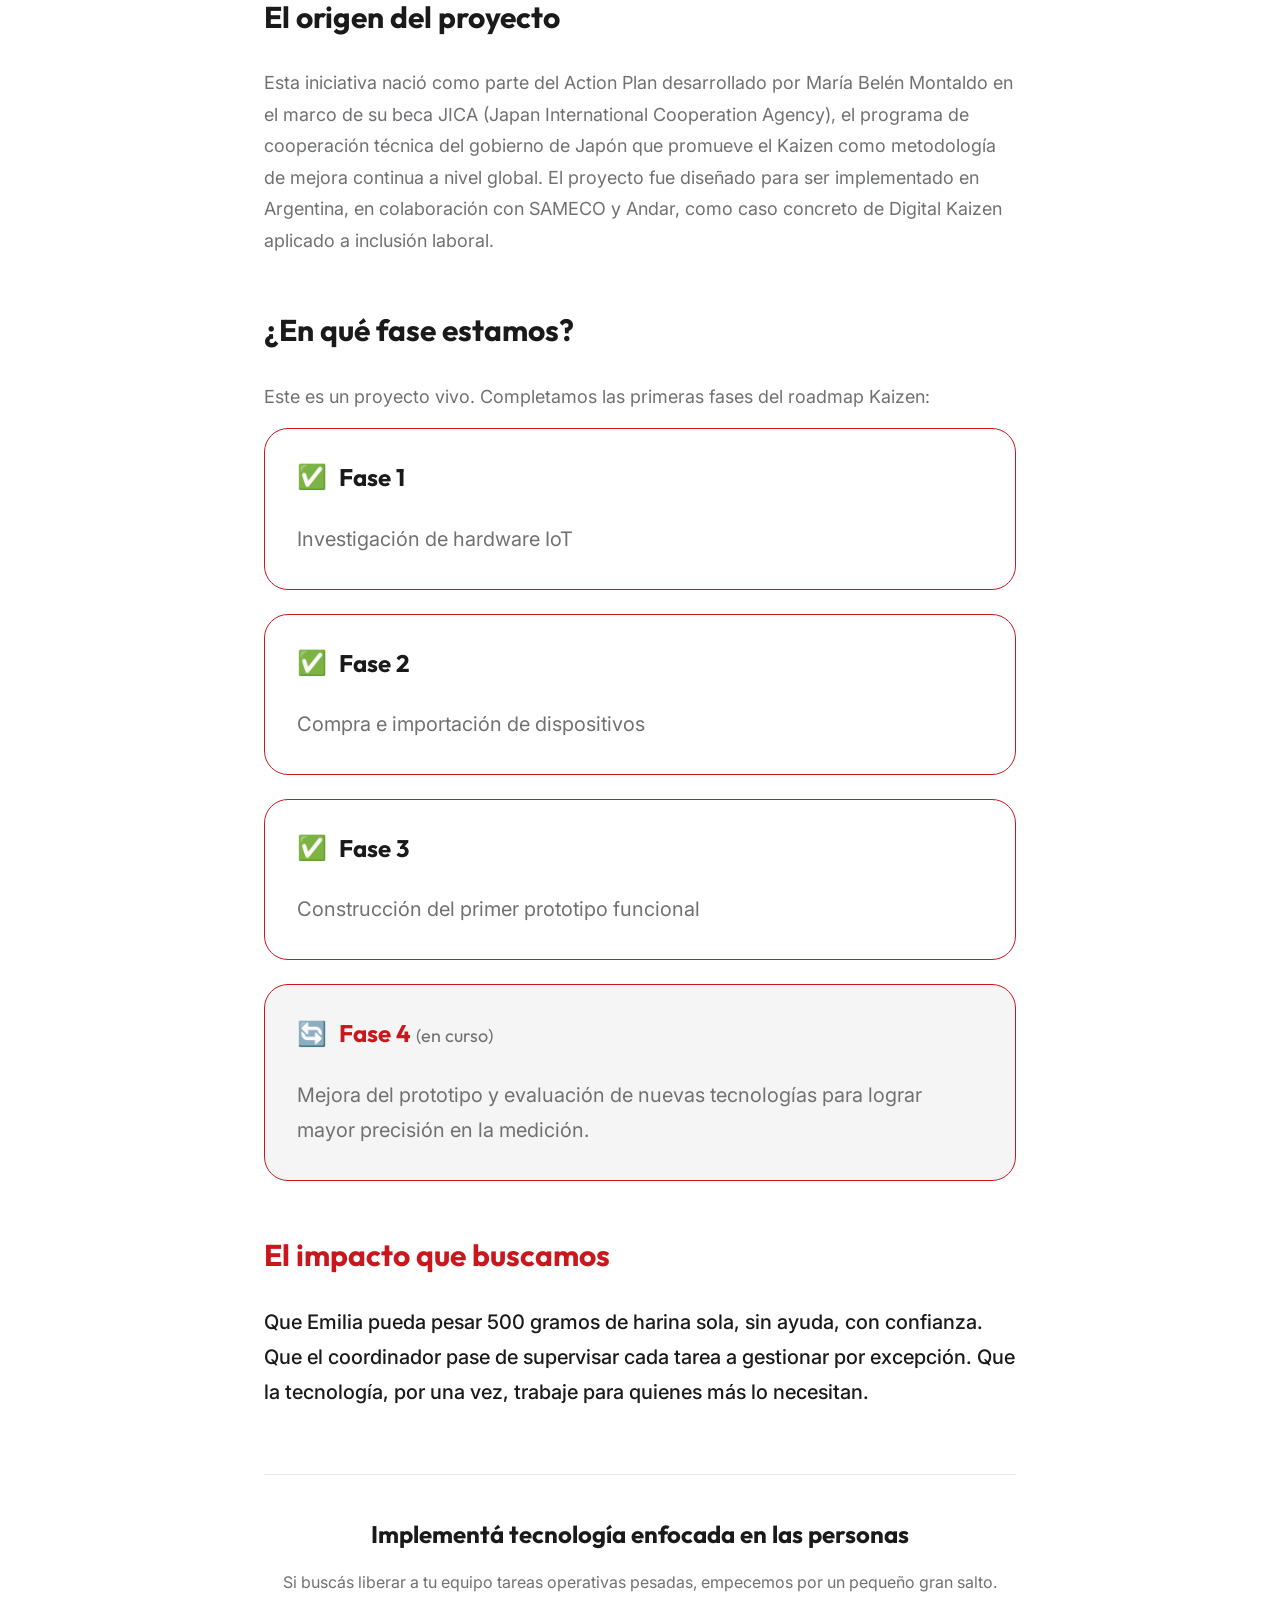
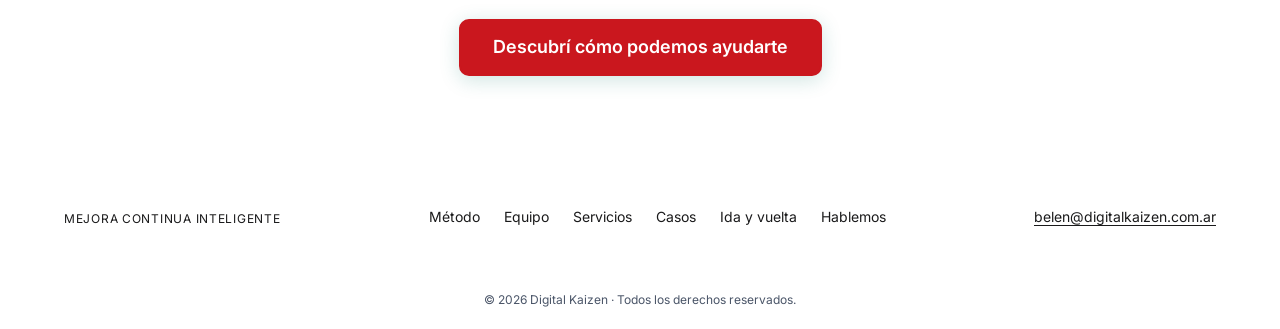
==== commit ea1cfafb: "se quito el botn que volvia al inicio" ====
--- a/caso-andar.html
+++ b/caso-andar.html
@@ -33,7 +33,8 @@
         </ul>
       </nav>
 
-      <a href="index.html#contacto" class="btn btn-primary btn-sm nav-cta" aria-label="Ir al formulario de contacto">Hablemos</a>
+      <a href="index.html#contacto" class="btn btn-primary btn-sm nav-cta"
+        aria-label="Ir al formulario de contacto">Hablemos</a>
 
       <button class="hamburger" id="hamburger-btn" aria-label="Abrir menú" aria-expanded="false"
         aria-controls="mobile-menu">
@@ -57,18 +58,22 @@
     </nav>
   </header>
 
-  <main style="padding-top: var(--space-20); padding-bottom: var(--space-20); min-height: 70vh; background: var(--color-bg);">
+  <main
+    style="padding-top: var(--space-20); padding-bottom: var(--space-20); min-height: 70vh; background: var(--color-bg);">
     <article class="container" style="max-width: 800px; margin-inline: auto;">
-      
+
       <!-- Back button & Header -->
       <div style="margin-bottom: var(--space-12);">
-        <a href="casos.html" class="btn btn-ghost btn-sm" style="margin-bottom: var(--space-8); display: inline-flex;">← Volver a Casos</a>
-        
-        <div style="display: block; width: fit-content; padding: 4px 12px; background: var(--clr-red-50); color: var(--clr-red-700); border-radius: var(--radius-full); font-size: var(--fs-xs); font-weight: var(--fw-bold); margin-bottom: 1.5rem; text-transform: uppercase; letter-spacing: 0.1em;">
+        <a href="casos.html" class="btn btn-ghost btn-sm" style="margin-bottom: var(--space-8); display: inline-flex;">←
+          Volver a Casos</a>
+
+        <div
+          style="display: block; width: fit-content; padding: 4px 12px; background: var(--clr-red-50); color: var(--clr-red-700); border-radius: var(--radius-full); font-size: var(--fs-xs); font-weight: var(--fw-bold); margin-bottom: 1.5rem; text-transform: uppercase; letter-spacing: 0.1em;">
           Caso de Éxito
         </div>
-        
-        <h1 style="font-family: var(--font-display); font-size: var(--fs-4xl); font-weight: var(--fw-extrabold); line-height: var(--lh-tight); letter-spacing: -0.02em; margin-bottom: var(--space-4); color: var(--color-text);">
+
+        <h1
+          style="font-family: var(--font-display); font-size: var(--fs-4xl); font-weight: var(--fw-extrabold); line-height: var(--lh-tight); letter-spacing: -0.02em; margin-bottom: var(--space-4); color: var(--color-text);">
           Caso Andar: La balanza que incluye
         </h1>
         <p style="font-size: var(--fs-lg); color: var(--color-text-muted); line-height: var(--lh-relaxed);">
@@ -79,22 +84,38 @@
       <!-- FOTO PRINCIPAL -->
       <figure style="margin: 0 0 var(--space-12) 0;">
         <div style="border-radius: var(--radius-lg); overflow: hidden; box-shadow: 0 8px 24px rgba(0,0,0,0.12);">
-          <img src="foto-panaderia.jpg" alt="Equipo de operarios de la panadería de Granja Andar reunidos durante la prueba de la balanza" style="width: 100%; height: auto; display: block; object-fit: cover;" />
-        </div>
-        <figcaption style="text-align: center; color: var(--color-text-muted); font-size: var(--fs-sm); margin-top: var(--space-3); font-style: italic;">El equipo de operarios de la panadería validando el prototipo en su mesa de trabajo regular.</figcaption>
+          <img src="foto-panaderia.jpg"
+            alt="Equipo de operarios de la panadería de Granja Andar reunidos durante la prueba de la balanza"
+            style="width: 100%; height: auto; display: block; object-fit: cover;" />
+        </div>
+        <figcaption
+          style="text-align: center; color: var(--color-text-muted); font-size: var(--fs-sm); margin-top: var(--space-3); font-style: italic;">
+          El equipo de operarios de la panadería validando el prototipo en su mesa de trabajo regular.</figcaption>
       </figure>
 
       <!-- Main Body -->
       <div style="font-size: var(--fs-md); color: var(--color-text-muted); line-height: var(--lh-relaxed);">
-        
-        <h2 style="font-family: var(--font-display); font-size: var(--fs-2xl); font-weight: var(--fw-bold); margin-top: var(--space-12); margin-bottom: var(--space-6); color: var(--color-text);">El desafío</h2>
-        <p style="margin-bottom: var(--space-6);">La Asociación Civil Andar, en Moreno (Buenos Aires), genera trabajo para 130 personas, 70 de las cuales tienen algún tipo de discapacidad. Su servicio de catering es una fuente de ingresos clave para la organización.</p>
-        <p style="margin-bottom: var(--space-6);">El cuello de botella era concreto: para pesar ingredientes, los operarios necesitaban asistencia constante de un coordinador. Una balanza digital común es inutilizable para una persona ciega o con discapacidad cognitiva: muestra un número en una pantalla, y punto. La supervisión humana era permanente, y eso limitaba tanto la productividad como la autonomía real de cada persona.</p>
-
-        <h2 style="font-family: var(--font-display); font-size: var(--fs-2xl); font-weight: var(--fw-bold); margin-top: var(--space-12); margin-bottom: var(--space-6); color: var(--color-text);">La solución Kaizen: start small, pensar en grande</h2>
-        <p style="margin-bottom: var(--space-6);">Construimos un prototipo de balanza IoT inclusiva usando hardware modular M5Stack, programado en Micro Python.</p>
-        <p style="margin-bottom: var(--space-6);">La lógica es simple y poderosa: el coordinador ingresa el peso objetivo una sola vez. A partir de ahí, la balanza guía a la persona con discapacidad de forma autónoma con un sistema de semáforo multisensorial:</p>
-        
+
+        <h2
+          style="font-family: var(--font-display); font-size: var(--fs-2xl); font-weight: var(--fw-bold); margin-top: var(--space-12); margin-bottom: var(--space-6); color: var(--color-text);">
+          El desafío</h2>
+        <p style="margin-bottom: var(--space-6);">La Asociación Civil Andar, en Moreno (Buenos Aires), genera trabajo
+          para 130 personas, 70 de las cuales tienen algún tipo de discapacidad. Su servicio de catering es una fuente
+          de ingresos clave para la organización.</p>
+        <p style="margin-bottom: var(--space-6);">El cuello de botella era concreto: para pesar ingredientes, los
+          operarios necesitaban asistencia constante de un coordinador. Una balanza digital común es inutilizable para
+          una persona ciega o con discapacidad cognitiva: muestra un número en una pantalla, y punto. La supervisión
+          humana era permanente, y eso limitaba tanto la productividad como la autonomía real de cada persona.</p>
+
+        <h2
+          style="font-family: var(--font-display); font-size: var(--fs-2xl); font-weight: var(--fw-bold); margin-top: var(--space-12); margin-bottom: var(--space-6); color: var(--color-text);">
+          La solución Kaizen: start small, pensar en grande</h2>
+        <p style="margin-bottom: var(--space-6);">Construimos un prototipo de balanza IoT inclusiva usando hardware
+          modular M5Stack, programado en Micro Python.</p>
+        <p style="margin-bottom: var(--space-6);">La lógica es simple y poderosa: el coordinador ingresa el peso
+          objetivo una sola vez. A partir de ahí, la balanza guía a la persona con discapacidad de forma autónoma con un
+          sistema de semáforo multisensorial:</p>
+
         <ul style="list-style: none; margin-left: 0; padding: 0; margin-bottom: var(--space-8);">
           <li style="position: relative; padding-left: var(--space-8); margin-bottom: var(--space-3);">
             <span aria-hidden="true" style="position: absolute; left: 0; font-size: 1.25em;">🟡</span>
@@ -109,89 +130,141 @@
             Rojo + bip agudo: <strong>"Sacá un poco"</strong>
           </li>
         </ul>
-        <p style="margin-bottom: var(--space-10);"><em>Sin números. Sin cálculos. Sin depender de que alguien esté al lado.</em></p>
+        <p style="margin-bottom: var(--space-10);"><em>Sin números. Sin cálculos. Sin depender de que alguien esté al
+            lado.</em></p>
 
         <div style="margin-bottom: var(--space-10);">
-          <p style="font-weight: var(--fw-bold); margin-bottom: var(--space-4); color: var(--color-text);">📹 Mirá cómo funciona en la primera prueba real:</p>
-          <div style="background: var(--color-bg-soft); border: 1px solid var(--color-border); border-radius: var(--radius-md); padding: var(--space-8); text-align: center;">
+          <p style="font-weight: var(--fw-bold); margin-bottom: var(--space-4); color: var(--color-text);">📹 Mirá cómo
+            funciona en la primera prueba real:</p>
+          <div
+            style="background: var(--color-bg-soft); border: 1px solid var(--color-border); border-radius: var(--radius-md); padding: var(--space-8); text-align: center;">
             <div style="margin-bottom: var(--space-4);">
-              <span aria-hidden="true" style="font-size: 3rem; filter: drop-shadow(0 4px 6px rgba(0,0,0,0.1));">▶️</span>
-            </div>
-            <h3 style="font-family: var(--font-display); font-size: var(--fs-xl); font-weight: var(--fw-bold); margin-bottom: var(--space-2); color: var(--color-text);">Prueba en la panadería</h3>
-            <p style="color: var(--color-text-muted); margin-bottom: var(--space-6);">Mirá el funcionamiento del semáforo multisensorial en acción.</p>
-            <a href="https://youtube.com/shorts/Q7UbW6qexWw" target="_blank" rel="noopener noreferrer" class="btn btn-primary" style="display: inline-flex; align-items: center; gap: 0.5rem;">
+              <span aria-hidden="true"
+                style="font-size: 3rem; filter: drop-shadow(0 4px 6px rgba(0,0,0,0.1));">▶️</span>
+            </div>
+            <h3
+              style="font-family: var(--font-display); font-size: var(--fs-xl); font-weight: var(--fw-bold); margin-bottom: var(--space-2); color: var(--color-text);">
+              Prueba en la panadería</h3>
+            <p style="color: var(--color-text-muted); margin-bottom: var(--space-6);">Mirá el funcionamiento del
+              semáforo multisensorial en acción.</p>
+            <a href="https://youtube.com/shorts/Q7UbW6qexWw" target="_blank" rel="noopener noreferrer"
+              class="btn btn-primary" style="display: inline-flex; align-items: center; gap: 0.5rem;">
               Ver video en YouTube
-              <svg width="18" height="18" viewBox="0 0 24 24" fill="none" stroke="currentColor" stroke-width="2" stroke-linecap="round" stroke-linejoin="round"><path d="M18 13v6a2 2 0 0 1-2 2H5a2 2 0 0 1-2-2V8a2 2 0 0 1 2-2h6"></path><polyline points="15 3 21 3 21 9"></polyline><line x1="10" y1="14" x2="21" y2="3"></line></svg>
+              <svg width="18" height="18" viewBox="0 0 24 24" fill="none" stroke="currentColor" stroke-width="2"
+                stroke-linecap="round" stroke-linejoin="round">
+                <path d="M18 13v6a2 2 0 0 1-2 2H5a2 2 0 0 1-2-2V8a2 2 0 0 1 2-2h6"></path>
+                <polyline points="15 3 21 3 21 9"></polyline>
+                <line x1="10" y1="14" x2="21" y2="3"></line>
+              </svg>
             </a>
           </div>
         </div>
 
-        <h2 style="font-family: var(--font-display); font-size: var(--fs-2xl); font-weight: var(--fw-bold); margin-top: var(--space-12); margin-bottom: var(--space-6); color: var(--color-text);">La recepción</h2>
-        <p style="margin-bottom: var(--space-6);">Miguel, Marce, Emi, Ramón y Claudia fueron los primeros en probar la balanza en Andar. El resultado fue inmediato: la tecnología fue bien recibida, la interacción fue intuitiva y el concepto quedó validado en el campo. Queda mucho por resolver aún, pero las pruebas fueron alentadoras.</p>
-        
-        <div style="background: var(--color-bg-soft); padding: var(--space-6); border-radius: var(--radius-md); border-left: 4px solid var(--color-primary); margin: var(--space-8) 0;">
-          <p style="margin-bottom: 0;">Pero lo más emocionante no fue técnico: los operarios se pusieron muy felices al ver que sus compañeras y compañeros que antes no podían realizar el pesaje de forma autónoma, ahora podían hacerlo solos. Hubo una alegría colectiva genuina. <strong>Eso es exactamente lo que el Digital Kaizen busca generar.</strong></p>
+        <h2
+          style="font-family: var(--font-display); font-size: var(--fs-2xl); font-weight: var(--fw-bold); margin-top: var(--space-12); margin-bottom: var(--space-6); color: var(--color-text);">
+          La recepción</h2>
+        <p style="margin-bottom: var(--space-6);">Miguel, Marce, Emi, Ramón y Claudia fueron los primeros en probar la
+          balanza en Andar. El resultado fue inmediato: la tecnología fue bien recibida, la interacción fue intuitiva y
+          el concepto quedó validado en el campo. Queda mucho por resolver aún, pero las pruebas fueron alentadoras.</p>
+
+        <div
+          style="background: var(--color-bg-soft); padding: var(--space-6); border-radius: var(--radius-md); border-left: 4px solid var(--color-primary); margin: var(--space-8) 0;">
+          <p style="margin-bottom: 0;">Pero lo más emocionante no fue técnico: los operarios se pusieron muy felices al
+            ver que sus compañeras y compañeros que antes no podían realizar el pesaje de forma autónoma, ahora podían
+            hacerlo solos. Hubo una alegría colectiva genuina. <strong>Eso es exactamente lo que el Digital Kaizen busca
+              generar.</strong></p>
         </div>
 
         <!-- FOTO DE LAS PRUEBAS 2 -->
         <figure style="margin: 0 0 var(--space-10) 0;">
           <div style="border-radius: var(--radius-lg); overflow: hidden; box-shadow: 0 8px 24px rgba(0,0,0,0.12);">
-            <img src="foto-panaderia2.jpg" alt="Operarios de la panadería operando la nueva balanza con autonomía" style="width: 100%; height: auto; display: block; object-fit: cover;" />
-          </div>
-          <figcaption style="text-align: center; color: var(--color-text-muted); font-size: var(--fs-sm); margin-top: var(--space-3); font-style: italic;">Los operarios interactuando directamente con el sistema de semáforo multisensorial.</figcaption>
+            <img src="foto-panaderia2.jpg" alt="Operarios de la panadería operando la nueva balanza con autonomía"
+              style="width: 100%; height: auto; display: block; object-fit: cover;" />
+          </div>
+          <figcaption
+            style="text-align: center; color: var(--color-text-muted); font-size: var(--fs-sm); margin-top: var(--space-3); font-style: italic;">
+            Los operarios interactuando directamente con el sistema de semáforo multisensorial.</figcaption>
         </figure>
 
-        <h2 style="font-family: var(--font-display); font-size: var(--fs-2xl); font-weight: var(--fw-bold); margin-top: var(--space-12); margin-bottom: var(--space-6); color: var(--color-text);">El origen del proyecto</h2>
-        <p style="margin-bottom: var(--space-6);">Esta iniciativa nació como parte del Action Plan desarrollado por María Belén Montaldo en el marco de su beca JICA (Japan International Cooperation Agency), el programa de cooperación técnica del gobierno de Japón que promueve el Kaizen como metodología de mejora continua a nivel global. El proyecto fue diseñado para ser implementado en Argentina, en colaboración con SAMECO y Andar, como caso concreto de Digital Kaizen aplicado a inclusión laboral.</p>
-
-        <h2 style="font-family: var(--font-display); font-size: var(--fs-2xl); font-weight: var(--fw-bold); margin-top: var(--space-12); margin-bottom: var(--space-6); color: var(--color-text);">¿En qué fase estamos?</h2>
-        <p style="margin-bottom: var(--space-4);">Este es un proyecto vivo. Completamos las primeras fases del roadmap Kaizen:</p>
-        <div role="list" style="display: flex; flex-direction: column; gap: var(--space-6); margin-bottom: var(--space-12);">
-          
-          <div class="servicio-card" role="listitem" style="display: flex; flex-direction: column; padding: var(--space-8);">
+        <h2
+          style="font-family: var(--font-display); font-size: var(--fs-2xl); font-weight: var(--fw-bold); margin-top: var(--space-12); margin-bottom: var(--space-6); color: var(--color-text);">
+          El origen del proyecto</h2>
+        <p style="margin-bottom: var(--space-6);">Esta iniciativa nació como parte del Action Plan desarrollado por
+          María Belén Montaldo en el marco de su beca JICA (Japan International Cooperation Agency), el programa de
+          cooperación técnica del gobierno de Japón que promueve el Kaizen como metodología de mejora continua a nivel
+          global. El proyecto fue diseñado para ser implementado en Argentina, en colaboración con SAMECO y Andar, como
+          caso concreto de Digital Kaizen aplicado a inclusión laboral.</p>
+
+        <h2
+          style="font-family: var(--font-display); font-size: var(--fs-2xl); font-weight: var(--fw-bold); margin-top: var(--space-12); margin-bottom: var(--space-6); color: var(--color-text);">
+          ¿En qué fase estamos?</h2>
+        <p style="margin-bottom: var(--space-4);">Este es un proyecto vivo. Completamos las primeras fases del roadmap
+          Kaizen:</p>
+        <div role="list"
+          style="display: flex; flex-direction: column; gap: var(--space-6); margin-bottom: var(--space-12);">
+
+          <div class="servicio-card" role="listitem"
+            style="display: flex; flex-direction: column; padding: var(--space-8);">
             <div style="display: flex; align-items: center; gap: var(--space-3); margin-bottom: var(--space-3);">
               <span aria-hidden="true" style="font-size: 24px; line-height: 1;">✅</span>
               <h3 class="servicio-title" style="font-size: var(--fs-xl); margin-bottom: 0;">Fase 1</h3>
             </div>
             <p style="color: var(--color-text-muted); font-size: var(--fs-lg);">Investigación de hardware IoT</p>
           </div>
-          
-          <div class="servicio-card" role="listitem" style="display: flex; flex-direction: column; padding: var(--space-8);">
+
+          <div class="servicio-card" role="listitem"
+            style="display: flex; flex-direction: column; padding: var(--space-8);">
             <div style="display: flex; align-items: center; gap: var(--space-3); margin-bottom: var(--space-3);">
               <span aria-hidden="true" style="font-size: 24px; line-height: 1;">✅</span>
               <h3 class="servicio-title" style="font-size: var(--fs-xl); margin-bottom: 0;">Fase 2</h3>
             </div>
             <p style="color: var(--color-text-muted); font-size: var(--fs-lg);">Compra e importación de dispositivos</p>
           </div>
-          
-          <div class="servicio-card" role="listitem" style="display: flex; flex-direction: column; padding: var(--space-8);">
+
+          <div class="servicio-card" role="listitem"
+            style="display: flex; flex-direction: column; padding: var(--space-8);">
             <div style="display: flex; align-items: center; gap: var(--space-3); margin-bottom: var(--space-3);">
               <span aria-hidden="true" style="font-size: 24px; line-height: 1;">✅</span>
               <h3 class="servicio-title" style="font-size: var(--fs-xl); margin-bottom: 0;">Fase 3</h3>
             </div>
-            <p style="color: var(--color-text-muted); font-size: var(--fs-lg);">Construcción del primer prototipo funcional</p>
-          </div>
-          
-          <div class="servicio-card" role="listitem" style="display: flex; flex-direction: column; padding: var(--space-8); background: var(--color-bg-soft); border-color: var(--color-primary);">
+            <p style="color: var(--color-text-muted); font-size: var(--fs-lg);">Construcción del primer prototipo
+              funcional</p>
+          </div>
+
+          <div class="servicio-card" role="listitem"
+            style="display: flex; flex-direction: column; padding: var(--space-8); background: var(--color-bg-soft); border-color: var(--color-primary);">
             <div style="display: flex; align-items: center; gap: var(--space-3); margin-bottom: var(--space-3);">
               <span aria-hidden="true" style="font-size: 24px; line-height: 1;">🔄</span>
-              <h3 class="servicio-title" style="font-size: var(--fs-xl); margin-bottom: 0; color: var(--color-primary);">Fase 4 <span style="font-size: var(--fs-md); font-weight: normal; color: var(--color-text-muted);">(en curso)</span></h3>
-            </div>
-            <p style="color: var(--color-text-muted); font-size: var(--fs-lg);">Mejora del prototipo y evaluación de nuevas tecnologías para lograr mayor precisión en la medición.</p>
-          </div>
-          
-        </div>
-
-        <h2 style="font-family: var(--font-display); font-size: var(--fs-2xl); font-weight: var(--fw-bold); margin-top: var(--space-12); margin-bottom: var(--space-6); color: var(--color-primary);">El impacto que buscamos</h2>
-        <p style="margin-bottom: var(--space-6); font-size: var(--fs-lg); font-weight: var(--fw-medium); color: var(--color-text);">
-          Que Emilia pueda pesar 500 gramos de harina sola, sin ayuda, con confianza. Que el coordinador pase de supervisar cada tarea a gestionar por excepción. Que la tecnología, por una vez, trabaje para quienes más lo necesitan.
+              <h3 class="servicio-title"
+                style="font-size: var(--fs-xl); margin-bottom: 0; color: var(--color-primary);">Fase 4 <span
+                  style="font-size: var(--fs-md); font-weight: normal; color: var(--color-text-muted);">(en
+                  curso)</span></h3>
+            </div>
+            <p style="color: var(--color-text-muted); font-size: var(--fs-lg);">Mejora del prototipo y evaluación de
+              nuevas tecnologías para lograr mayor precisión en la medición.</p>
+          </div>
+
+        </div>
+
+        <h2
+          style="font-family: var(--font-display); font-size: var(--fs-2xl); font-weight: var(--fw-bold); margin-top: var(--space-12); margin-bottom: var(--space-6); color: var(--color-primary);">
+          El impacto que buscamos</h2>
+        <p
+          style="margin-bottom: var(--space-6); font-size: var(--fs-lg); font-weight: var(--fw-medium); color: var(--color-text);">
+          Que Emilia pueda pesar 500 gramos de harina sola, sin ayuda, con confianza. Que el coordinador pase de
+          supervisar cada tarea a gestionar por excepción. Que la tecnología, por una vez, trabaje para quienes más lo
+          necesitan.
         </p>
       </div>
 
       <!-- CTA Footer -->
-      <div style="margin-top: var(--space-16); padding-top: var(--space-10); border-top: 1px solid var(--color-border); text-align: center;">
-        <h3 style="font-family: var(--font-display); font-size: var(--fs-xl); font-weight: var(--fw-bold); margin-bottom: var(--space-4); color: var(--color-text);">Implementá tecnología enfocada en las personas</h3>
-        <p style="color: var(--color-text-muted); margin-bottom: var(--space-6);">Si buscás liberar a tu equipo tareas operativas pesadas, empecemos por un pequeño gran salto.</p>
+      <div
+        style="margin-top: var(--space-16); padding-top: var(--space-10); border-top: 1px solid var(--color-border); text-align: center;">
+        <h3
+          style="font-family: var(--font-display); font-size: var(--fs-xl); font-weight: var(--fw-bold); margin-bottom: var(--space-4); color: var(--color-text);">
+          Implementá tecnología enfocada en las personas</h3>
+        <p style="color: var(--color-text-muted); margin-bottom: var(--space-6);">Si buscás liberar a tu equipo tareas
+          operativas pesadas, empecemos por un pequeño gran salto.</p>
         <a href="index.html#contacto" class="btn btn-primary btn-lg">Descubrí cómo podemos ayudarte</a>
       </div>
 
@@ -201,9 +274,6 @@
   <footer class="site-footer" role="contentinfo">
     <div class="container footer-inner">
       <div class="footer-brand">
-        <a href="index.html" class="logo footer-logo" aria-label="Digital Kaizen — volver al inicio">
-          <img src="logo.svg" alt="Digital Kaizen" class="logo-img logo-img--footer" />
-        </a>
         <p class="footer-tagline">Mejora Continua Inteligente</p>
       </div>
       <nav class="footer-nav" aria-label="Navegación del pie de página">
@@ -227,4 +297,5 @@
 
   <script src="main.js"></script>
 </body>
-</html>
+
+</html>
